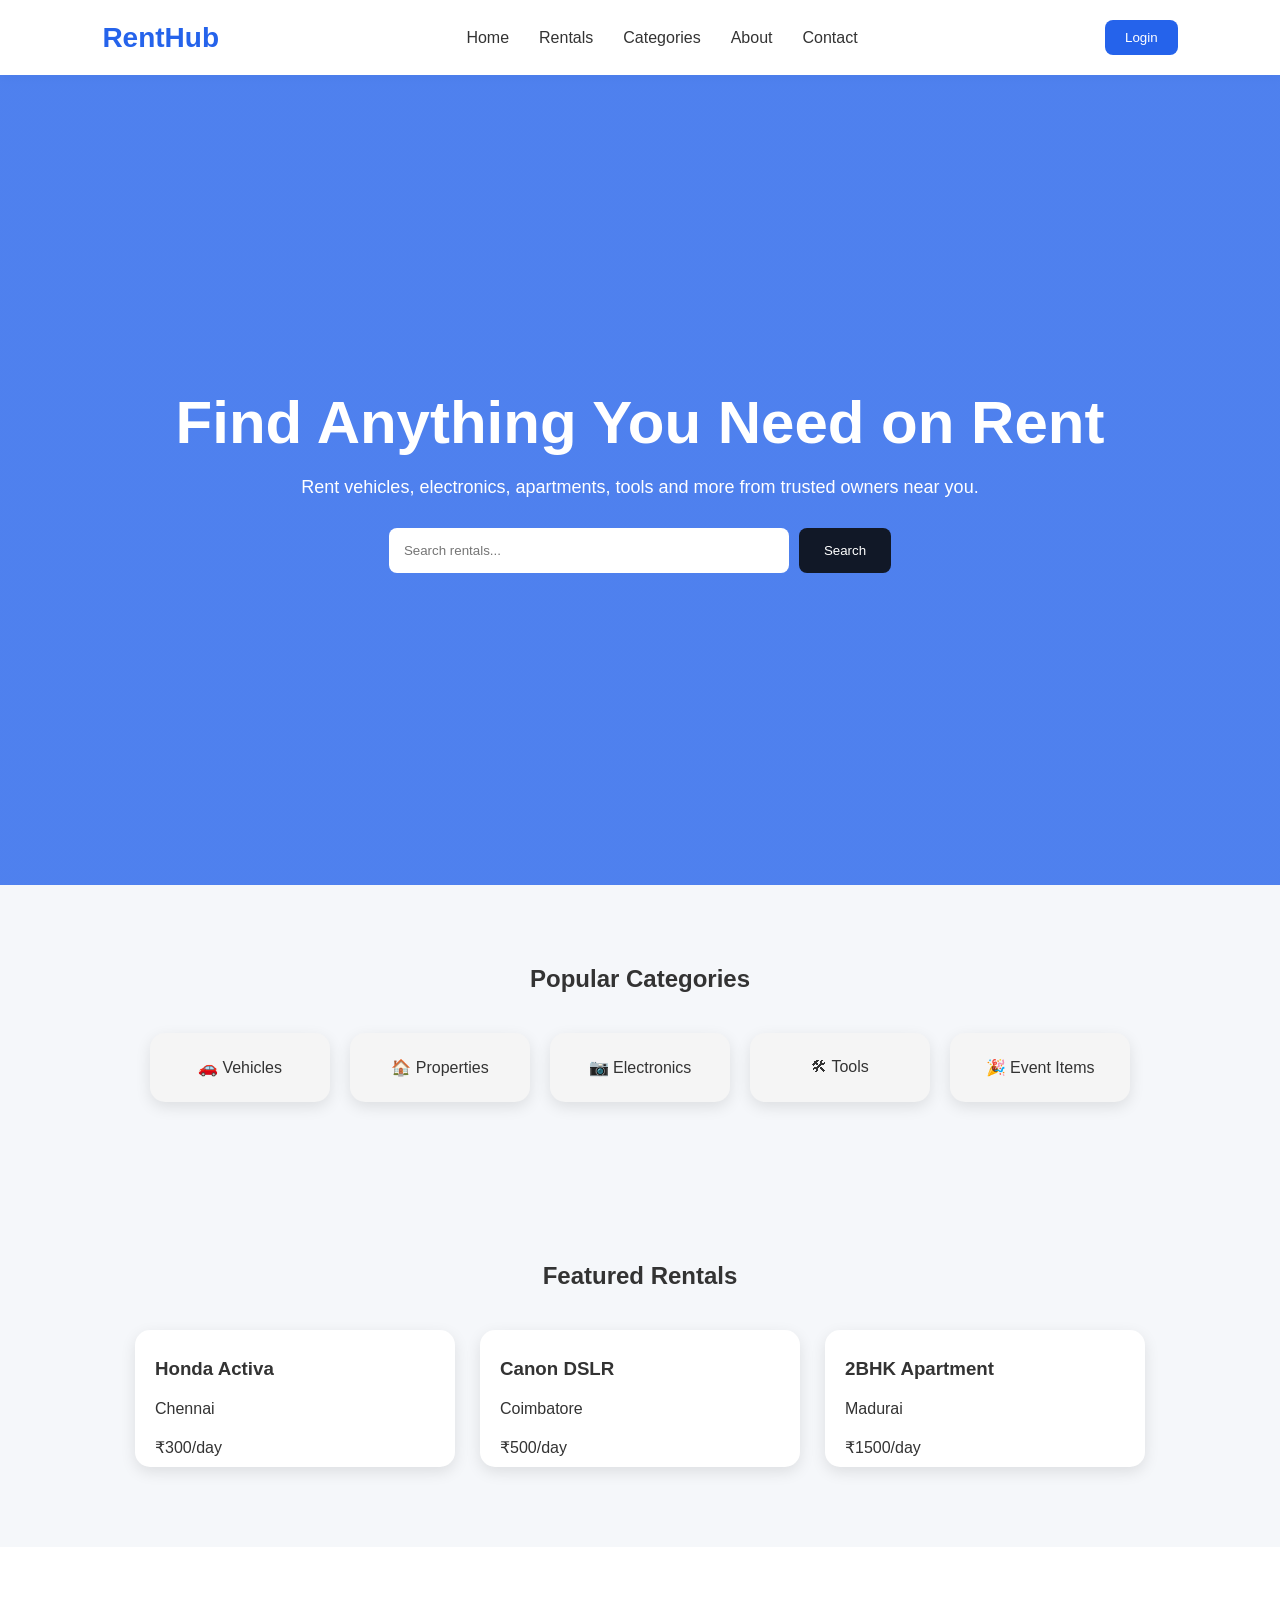
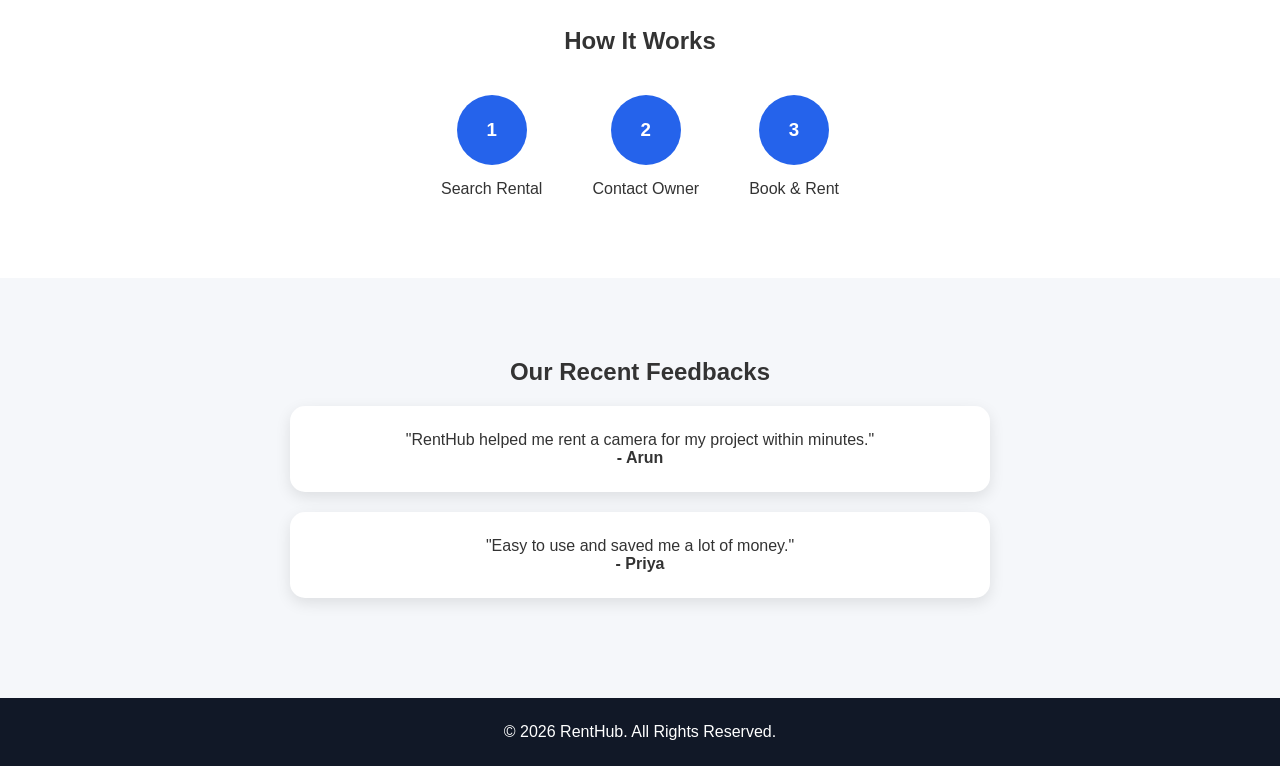
==== index.html @ 4f7e1429 "Basic Homepage" ====
<!DOCTYPE html>
<html lang="en">
<head>
    <meta charset="UTF-8">
    <meta name="viewport" content="width=device-width, initial-scale=1.0">
    <title>RentHub - Rental Marketplace</title>
    <link rel="stylesheet" href="style.css">
</head>
<body>

    <!-- Navbar -->
    <header>
        <nav class="navbar">
            <div class="logo">RentHub</div>

            <ul class="nav-links">
                <li><a href="#">Home</a></li>
                <li><a href="#">Rentals</a></li>
                <li><a href="#">Categories</a></li>
                <li><a href="#">About</a></li>
                <li><a href="#">Contact</a></li>
            </ul>

            <button class="btn-login">Login</button>
        </nav>
    </header>

    <!-- Hero Section -->
    <section class="hero">
        <div class="hero-content">
            <h1>Find Anything You Need on Rent</h1>
            <p>
                Rent vehicles, electronics, apartments, tools and more
                from trusted owners near you.
            </p>

            <div class="search-box">
                <input type="text" placeholder="Search rentals...">
                <button>Search</button>
            </div>
        </div>
    </section>

    <!-- Categories -->
    <section class="categories">
        <h2>Popular Categories</h2>

        <div class="category-container">
            <div class="category-card">🚗 Vehicles</div>
            <div class="category-card">🏠 Properties</div>
            <div class="category-card">📷 Electronics</div>
            <div class="category-card">🛠 Tools</div>
            <div class="category-card">🎉 Event Items</div>
        </div>
    </section>

    <!-- Featured Rentals -->
    <section class="featured">
        <h2>Featured Rentals</h2>

        <div class="rental-container">

            <div class="rental-card">
                <img src="https://via.placeholder.com/300x200" alt="">
                <h3>Honda Activa</h3>
                <p>Chennai</p>
                <span>₹300/day</span>
            </div>

            <div class="rental-card">
                <img src="https://via.placeholder.com/300x200" alt="">
                <h3>Canon DSLR</h3>
                <p>Coimbatore</p>
                <span>₹500/day</span>
            </div>

            <div class="rental-card">
                <img src="https://via.placeholder.com/300x200" alt="">
                <h3>2BHK Apartment</h3>
                <p>Madurai</p>
                <span>₹1500/day</span>
            </div>

        </div>
    </section>

    <!-- How It Works -->
    <section class="steps">
        <h2>How It Works</h2>

        <div class="step-container">
            <div class="step">
                <h3>1</h3>
                <p>Search Rental</p>
            </div>

            <div class="step">
                <h3>2</h3>
                <p>Contact Owner</p>
            </div>

            <div class="step">
                <h3>3</h3>
                <p>Book & Rent</p>
            </div>
        </div>
    </section>

    <!-- Testimonials -->
    <section class="testimonials">
        <h2>Our Recent Feedbacks</h2>

        <div class="testimonial-box">
            <p>
                "RentHub helped me rent a camera for my project
                within minutes."
            </p>
            <h4>- Arun</h4>
        </div>

        <div class="testimonial-box">
            <p>
                "Easy to use and saved me a lot of money."
            </p>
            <h4>- Priya</h4>
        </div>
    </section>

    <!-- Footer -->
    <footer>
        <p>© 2026 RentHub. All Rights Reserved.</p>
    </footer>

</body>
</html>
---- style.css ----
*{
    margin:0;
    padding:0;
    box-sizing:border-box;
    font-family:'Segoe UI',sans-serif;
}

body{
    background:#f5f7fa;
    color:#333;
}

/* Navbar */

.navbar{
    display:flex;
    justify-content:space-between;
    align-items:center;
    padding:20px 8%;
    background:#fff;
    box-shadow:0 2px 10px rgba(0,0,0,0.1);
}

.logo{
    font-size:28px;
    font-weight:bold;
    color:#2563eb;
}

.nav-links{
    display:flex;
    list-style:none;
    gap:30px;
}

.nav-links a{
    text-decoration:none;
    color:#333;
    font-weight:500;
}

.btn-login{
    padding:10px 20px;
    border:none;
    background:#2563eb;
    color:white;
    border-radius:8px;
    cursor:pointer;
}

/* Hero */

.hero{
    height:90vh;
    display:flex;
    justify-content:center;
    align-items:center;
    text-align:center;
    background:linear-gradient(
    rgba(37,99,235,0.8),
    rgba(37,99,235,0.8)),
    url("https://images.unsplash.com/photo-1560518883-ce09059eeffa");
    background-size:cover;
    background-position:center;
    color:white;
}

.hero-content h1{
    font-size:60px;
    margin-bottom:20px;
}

.hero-content p{
    max-width:700px;
    margin:auto;
    margin-bottom:30px;
    font-size:18px;
}

.search-box{
    display:flex;
    justify-content:center;
    gap:10px;
}

.search-box input{
    width:400px;
    padding:15px;
    border:none;
    border-radius:8px;
}

.search-box button{
    padding:15px 25px;
    border:none;
    border-radius:8px;
    background:#111827;
    color:white;
    cursor:pointer;
}

/* Categories */

.categories{
    padding:80px 8%;
    text-align:center;
}

.categories h2{
    margin-bottom:40px;
}

.category-container{
    display:flex;
    justify-content:center;
    gap:20px;
    flex-wrap:wrap;
}

.category-card{
    background:whitesmoke;
    padding:25px;
    width:180px;
    border-radius:15px;
    box-shadow:0 5px 15px rgba(0,0,0,0.1);
    transition:0.3s;
}

.category-card:hover{
    transform:translateY(-8px);
}

/* Featured */

.featured{
    padding:80px 8%;
}

.featured h2{
    text-align:center;
    margin-bottom:40px;
}

.rental-container{
    display:flex;
    gap:25px;
    justify-content:center;
    flex-wrap:wrap;
}

.rental-card{
    background:white;
    width:320px;
    border-radius:15px;
    overflow:hidden;
    box-shadow:0 5px 15px rgba(0,0,0,0.1);
}

.rental-card img{
    width:100%;
}

.rental-card h3,
.rental-card p,
.rental-card span{
    padding:10px 20px;
    display:block;
}

/* Steps */

.steps{
    padding:80px 8%;
    background:white;
    text-align:center;
}

.step-container{
    display:flex;
    justify-content:center;
    gap:50px;
    margin-top:40px;
}

.step h3{
    width:70px;
    height:70px;
    background:#2563eb;
    color:white;
    border-radius:50%;
    display:flex;
    justify-content:center;
    align-items:center;
    margin:auto;
    margin-bottom:15px;
}

/* Testimonials */

.testimonials{
    padding:80px 8%;
    text-align:center;
}

.testimonial-box{
    background:white;
    max-width:700px;
    margin:20px auto;
    padding:25px;
    border-radius:15px;
    box-shadow:0 5px 15px rgba(0,0,0,0.1);
}

/* Footer */

footer{
    background:#111827;
    color:white;
    text-align:center;
    padding:25px;
}

/* Responsive */

@media(max-width:768px){

.navbar{
    flex-direction:column;
    gap:20px;
}

.nav-links{
    flex-wrap:wrap;
    justify-content:center;
}

.hero-content h1{
    font-size:38px;
}

.search-box{
    flex-direction:column;
}

.search-box input{
    width:100%;
}

.step-container{
    flex-direction:column;
}
}
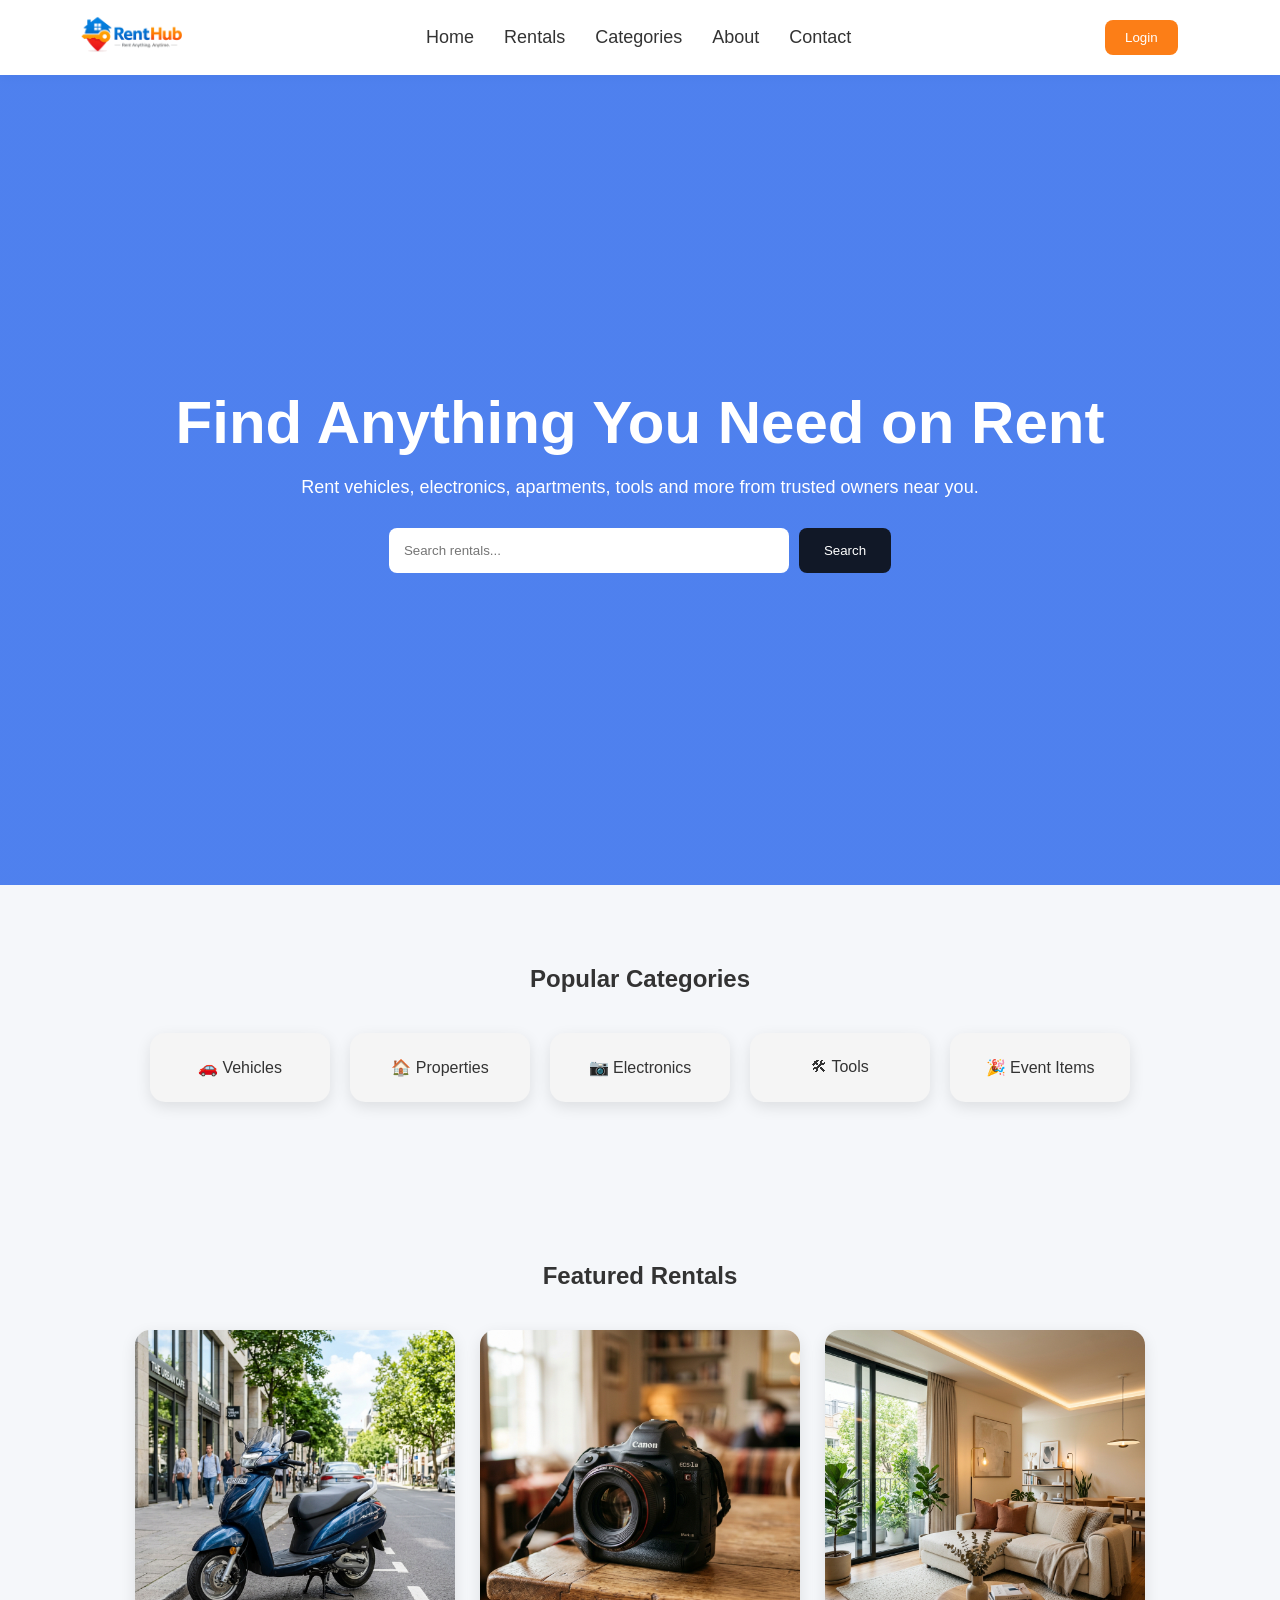
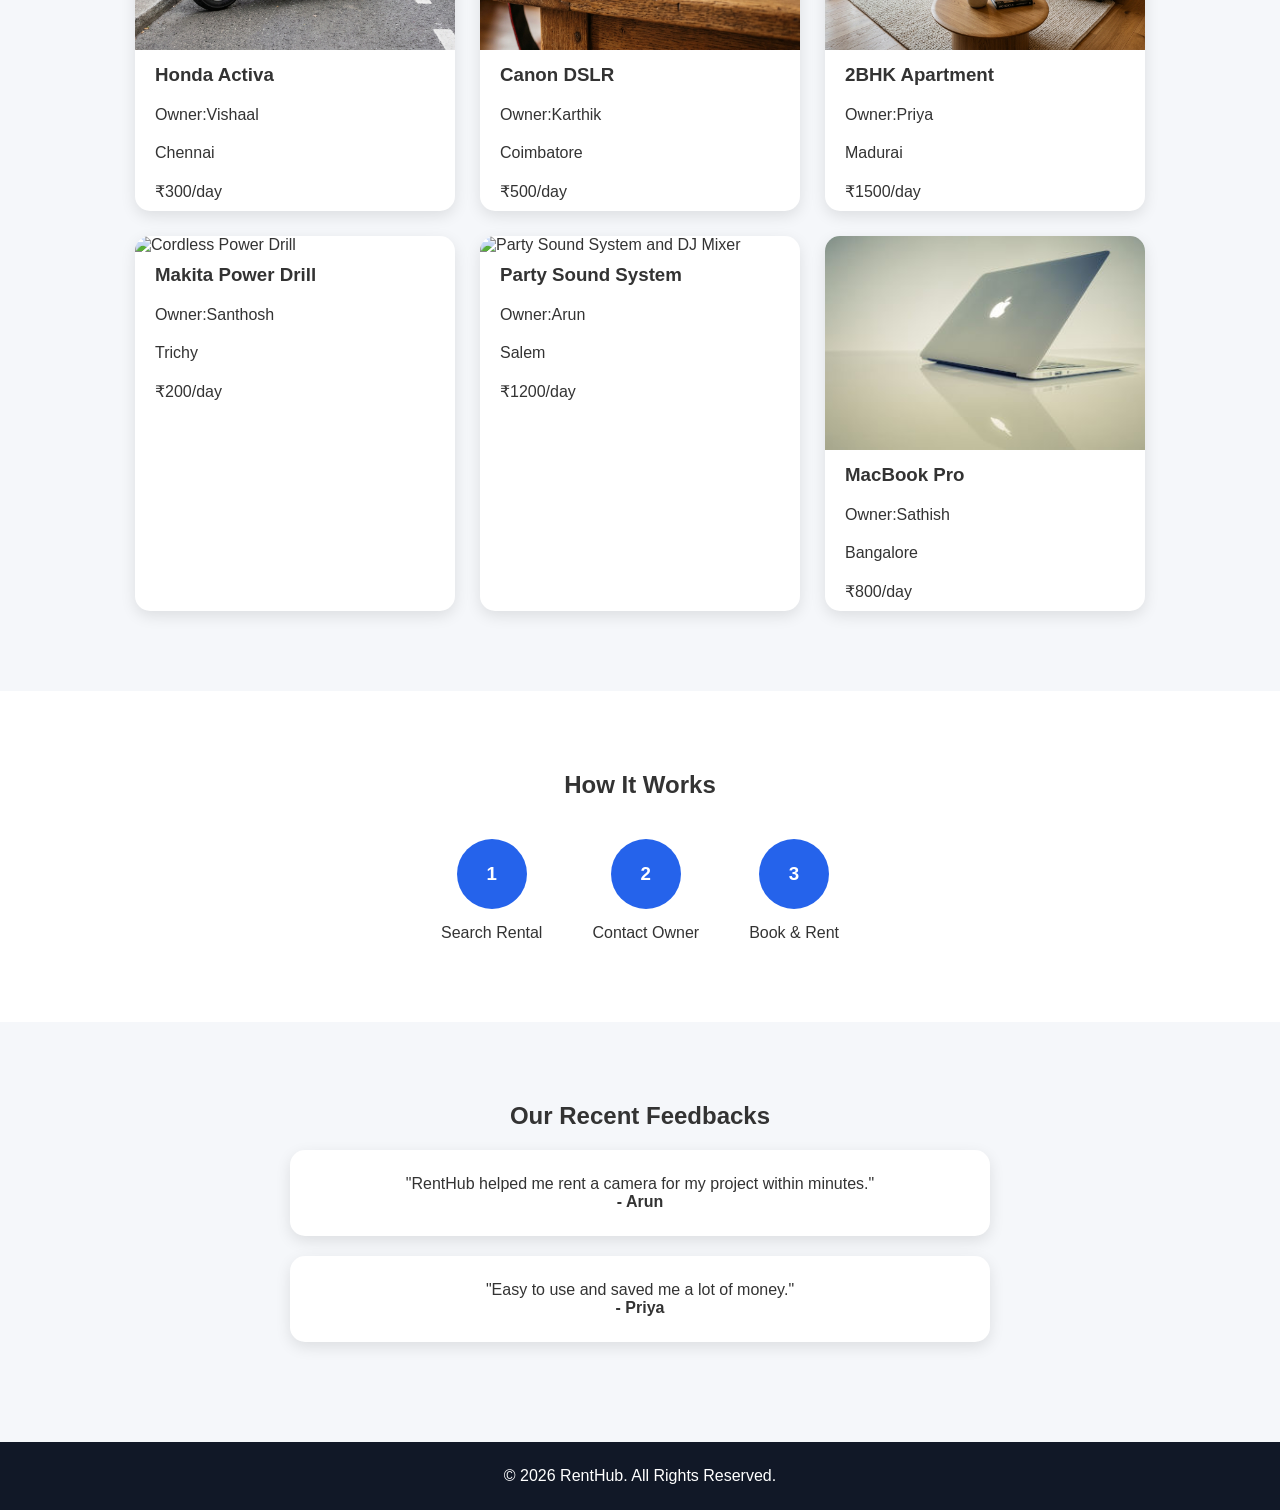
==== commit 6c5c32d2: "Developed Homepage" ====
--- a/index.html
+++ b/index.html
@@ -1,19 +1,24 @@
 <!DOCTYPE html>
 <html lang="en">
+
 <head>
     <meta charset="UTF-8">
     <meta name="viewport" content="width=device-width, initial-scale=1.0">
     <title>RentHub - Rental Marketplace</title>
+    <link rel="icon" type="image/png" href="images/ChatGPT Image Jun 15, 2026, 09_57_55 AM.png">
     <link rel="stylesheet" href="style.css">
 </head>
+
 <body>
 
     <!-- Navbar -->
     <header>
         <nav class="navbar">
-            <div class="logo">RentHub</div>
+            <div class="logo">
+                <img src="images/ChatGPT Image Jun 15, 2026, 09_57_55 AM.png" alt="">
+            </div>
 
-            <ul class="nav-links">
+            <ul class="nav-links" style="font-size: large;">
                 <li><a href="#">Home</a></li>
                 <li><a href="#">Rentals</a></li>
                 <li><a href="#">Categories</a></li>
@@ -61,24 +66,54 @@
         <div class="rental-container">
 
             <div class="rental-card">
-                <img src="https://via.placeholder.com/300x200" alt="">
+                <img src="images/honda_activa.png" alt="Honda Activa Scooter on street">
                 <h3>Honda Activa</h3>
-                <p>Chennai</p>
+                <p align="left" style="font-size: medium;">Owner:Vishaal</p>
+                <p align="left">Chennai</p>
                 <span>₹300/day</span>
             </div>
 
             <div class="rental-card">
-                <img src="https://via.placeholder.com/300x200" alt="">
+                <img src="images/canon_dslr.png" alt="Canon DSLR Camera on table">
                 <h3>Canon DSLR</h3>
+                <p align="left" style="font-size: medium;">Owner:Karthik</p>
                 <p>Coimbatore</p>
                 <span>₹500/day</span>
             </div>
 
             <div class="rental-card">
-                <img src="https://via.placeholder.com/300x200" alt="">
+                <img src="images/apartment.png" alt="Modern 2BHK Apartment interior">
                 <h3>2BHK Apartment</h3>
+                <p align="left" style="font-size: medium;">Owner:Priya</p>
                 <p>Madurai</p>
                 <span>₹1500/day</span>
+            </div>
+
+            <div class="rental-card">
+                <img src="https://images.unsplash.com/photo-1504148455328-c376907d081c?w=600&auto=format&fit=crop&q=60"
+                    alt="Cordless Power Drill">
+                <h3>Makita Power Drill</h3>
+                <p align="left" style="font-size: medium;">Owner:Santhosh</p>
+                <p>Trichy</p>
+                <span>₹200/day</span>
+            </div>
+
+            <div class="rental-card">
+                <img src="https://images.unsplash.com/photo-1598488035139-bdbb2231ce04?w=600&auto=format&fit=crop&q=60"
+                    alt="Party Sound System and DJ Mixer">
+                <h3>Party Sound System</h3>
+                <p align="left" style="font-size: medium;">Owner:Arun</p>
+                <p>Salem</p>
+                <span>₹1200/day</span>
+            </div>
+
+            <div class="rental-card">
+                <img src="images/macbook_rental_1.jpg"
+                    alt="MacBook Pro laptop on workspace">
+                <h3>MacBook Pro</h3>
+                <p align="left" style="font-size: medium;">Owner:Sathish</p>
+                <p>Bangalore</p>
+                <span>₹800/day</span>
             </div>
 
         </div>
@@ -132,4 +167,5 @@
     </footer>
 
 </body>
+
 </html>
--- a/style.css
+++ b/style.css
@@ -1,252 +1,262 @@
-*{
-    margin:0;
-    padding:0;
-    box-sizing:border-box;
-    font-family:'Segoe UI',sans-serif;
-}
-
-body{
-    background:#f5f7fa;
-    color:#333;
+* {
+    margin: 0;
+    padding: 0;
+    box-sizing: border-box;
+    font-family: 'Segoe UI', sans-serif;
+}
+
+body {
+    background: #f5f7fa;
+    color: #333;
 }
 
 /* Navbar */
 
-.navbar{
+.navbar {
+    display: flex;
+    justify-content: space-between;
+    align-items: center;
+    padding: 20px 8%;
+    background: #fff;
+    box-shadow: 0 2px 10px rgba(0, 0, 0, 0.1);
+}
+
+.logo {
     display:flex;
-    justify-content:space-between;
-    align-items:center;
-    padding:20px 8%;
-    background:#fff;
-    box-shadow:0 2px 10px rgba(0,0,0,0.1);
-}
-
-.logo{
-    font-size:28px;
-    font-weight:bold;
-    color:#2563eb;
-}
-
-.nav-links{
-    display:flex;
-    list-style:none;
-    gap:30px;
-}
-
-.nav-links a{
-    text-decoration:none;
-    color:#333;
-    font-weight:500;
-}
-
-.btn-login{
-    padding:10px 20px;
-    border:none;
-    background:#2563eb;
-    color:white;
-    border-radius:8px;
-    cursor:pointer;
+    align-items: left;
+    margin: -45px -55px; /* Proportionally larger negative margins for the 120px logo image height */
+}
+
+.logo img {
+    height: 120px;
+    width: auto;
+    display: block;
+    cursor: pointer;
+}
+
+.nav-links {
+    display: flex;
+    list-style: none;
+    gap: 30px;
+}
+
+.nav-links a {
+    text-decoration: none;
+    color: #333;
+    font-weight: 500;
+}
+
+.btn-login {
+    padding: 10px 20px;
+    border: none;
+    background: rgb(252, 126, 23);
+    color: white;
+    border-radius: 8px;
+    cursor: pointer;
 }
 
 /* Hero */
 
-.hero{
-    height:90vh;
-    display:flex;
-    justify-content:center;
-    align-items:center;
-    text-align:center;
-    background:linear-gradient(
-    rgba(37,99,235,0.8),
-    rgba(37,99,235,0.8)),
-    url("https://images.unsplash.com/photo-1560518883-ce09059eeffa");
-    background-size:cover;
-    background-position:center;
-    color:white;
-}
-
-.hero-content h1{
-    font-size:60px;
-    margin-bottom:20px;
-}
-
-.hero-content p{
-    max-width:700px;
-    margin:auto;
-    margin-bottom:30px;
-    font-size:18px;
-}
-
-.search-box{
-    display:flex;
-    justify-content:center;
-    gap:10px;
-}
-
-.search-box input{
-    width:400px;
-    padding:15px;
-    border:none;
-    border-radius:8px;
-}
-
-.search-box button{
-    padding:15px 25px;
-    border:none;
-    border-radius:8px;
-    background:#111827;
-    color:white;
-    cursor:pointer;
+.hero {
+    height: 90vh;
+    display: flex;
+    justify-content: center;
+    align-items: center;
+    text-align: center;
+    background: linear-gradient(rgba(37, 99, 235, 0.8),
+            rgba(37, 99, 235, 0.8)),
+        url("https://images.unsplash.com/photo-1560518883-ce09059eeffa");
+    background-size: cover;
+    background-position: center;
+    color: white;
+}
+
+.hero-content h1 {
+    font-size: 60px;
+    margin-bottom: 20px;
+}
+
+.hero-content p {
+    max-width: 700px;
+    margin: auto;
+    margin-bottom: 30px;
+    font-size: 18px;
+}
+
+.search-box {
+    display: flex;
+    justify-content: center;
+    gap: 10px;
+}
+
+.search-box input {
+    width: 400px;
+    padding: 15px;
+    border: none;
+    border-radius: 8px;
+}
+
+.search-box button {
+    padding: 15px 25px;
+    border: none;
+    border-radius: 8px;
+    background: #111827;
+    color: white;
+    cursor: pointer;
 }
 
 /* Categories */
 
-.categories{
-    padding:80px 8%;
-    text-align:center;
-}
-
-.categories h2{
-    margin-bottom:40px;
-}
-
-.category-container{
-    display:flex;
-    justify-content:center;
-    gap:20px;
-    flex-wrap:wrap;
-}
-
-.category-card{
-    background:whitesmoke;
-    padding:25px;
-    width:180px;
-    border-radius:15px;
-    box-shadow:0 5px 15px rgba(0,0,0,0.1);
-    transition:0.3s;
-}
-
-.category-card:hover{
-    transform:translateY(-8px);
+.categories {
+    padding: 80px 8%;
+    text-align: center;
+}
+
+.categories h2 {
+    margin-bottom: 40px;
+}
+
+.category-container {
+    display: flex;
+    justify-content: center;
+    gap: 20px;
+    flex-wrap: wrap;
+}
+
+.category-card {
+    background: whitesmoke;
+    padding: 25px;
+    width: 180px;
+    border-radius: 15px;
+    box-shadow: 0 5px 15px rgba(0, 0, 0, 0.1);
+    transition: 0.3s;
+}
+
+.category-card:hover {
+    transform: translateY(-8px);
 }
 
 /* Featured */
 
-.featured{
-    padding:80px 8%;
-}
-
-.featured h2{
-    text-align:center;
-    margin-bottom:40px;
-}
-
-.rental-container{
-    display:flex;
-    gap:25px;
-    justify-content:center;
-    flex-wrap:wrap;
-}
-
-.rental-card{
-    background:white;
-    width:320px;
-    border-radius:15px;
-    overflow:hidden;
-    box-shadow:0 5px 15px rgba(0,0,0,0.1);
-}
-
-.rental-card img{
-    width:100%;
+.featured {
+    padding: 80px 8%;
+}
+
+.featured h2 {
+    text-align: center;
+    margin-bottom: 40px;
+}
+
+.rental-container {
+    display: flex;
+    gap: 25px;
+    justify-content: center;
+    flex-wrap: wrap;
+}
+
+.rental-card {
+    background: white;
+    width: 320px;
+    border-radius: 15px;
+    overflow: hidden;
+    box-shadow: 0 5px 15px rgba(0, 0, 0, 0.1);
+}
+
+.rental-card img {
+    width: 100%;
 }
 
 .rental-card h3,
 .rental-card p,
-.rental-card span{
-    padding:10px 20px;
-    display:block;
+.rental-card span {
+    padding: 10px 20px;
+    display: block;
 }
 
 /* Steps */
 
-.steps{
-    padding:80px 8%;
-    background:white;
-    text-align:center;
-}
-
-.step-container{
-    display:flex;
-    justify-content:center;
-    gap:50px;
-    margin-top:40px;
-}
-
-.step h3{
-    width:70px;
-    height:70px;
-    background:#2563eb;
-    color:white;
-    border-radius:50%;
-    display:flex;
-    justify-content:center;
-    align-items:center;
-    margin:auto;
-    margin-bottom:15px;
+.steps {
+    padding: 80px 8%;
+    background: white;
+    text-align: center;
+}
+
+.step-container {
+    display: flex;
+    justify-content: center;
+    gap: 50px;
+    margin-top: 40px;
+}
+
+.step h3 {
+    width: 70px;
+    height: 70px;
+    background: #2563eb;
+    color: white;
+    border-radius: 50%;
+    display: flex;
+    justify-content: center;
+    align-items: center;
+    margin: auto;
+    margin-bottom: 15px;
 }
 
 /* Testimonials */
 
-.testimonials{
-    padding:80px 8%;
-    text-align:center;
-}
-
-.testimonial-box{
-    background:white;
-    max-width:700px;
-    margin:20px auto;
-    padding:25px;
-    border-radius:15px;
-    box-shadow:0 5px 15px rgba(0,0,0,0.1);
+.testimonials {
+    padding: 80px 8%;
+    text-align: center;
+}
+
+.testimonial-box {
+    background: white;
+    max-width: 700px;
+    margin: 20px auto;
+    padding: 25px;
+    border-radius: 15px;
+    box-shadow: 0 5px 15px rgba(0, 0, 0, 0.1);
 }
 
 /* Footer */
 
-footer{
-    background:#111827;
-    color:white;
-    text-align:center;
-    padding:25px;
+footer {
+    background: #111827;
+    color: white;
+    text-align: center;
+    padding: 25px;
 }
 
 /* Responsive */
 
-@media(max-width:768px){
-
-.navbar{
-    flex-direction:column;
-    gap:20px;
-}
-
-.nav-links{
-    flex-wrap:wrap;
-    justify-content:center;
-}
-
-.hero-content h1{
-    font-size:38px;
-}
-
-.search-box{
-    flex-direction:column;
-}
-
-.search-box input{
-    width:100%;
-}
-
-.step-container{
-    flex-direction:column;
-}
+@media(max-width:768px) {
+
+    .navbar {
+        flex-direction: column;
+        gap: 20px;
+    }
+
+    .logo {
+        margin: -25px 0; /* Center the logo and adjust vertical spacing for larger image on mobile */
+    }
+
+    .nav-links {
+        flex-wrap: wrap;
+        justify-content: center;
+    }
+
+    .hero-content h1 {
+        font-size: 38px;
+    }
+
+    .search-box {
+        flex-direction: column;
+    }
+
+    .search-box input {
+        width: 100%;
+    }
+
+    .step-container {
+        flex-direction: column;
+    }
 }
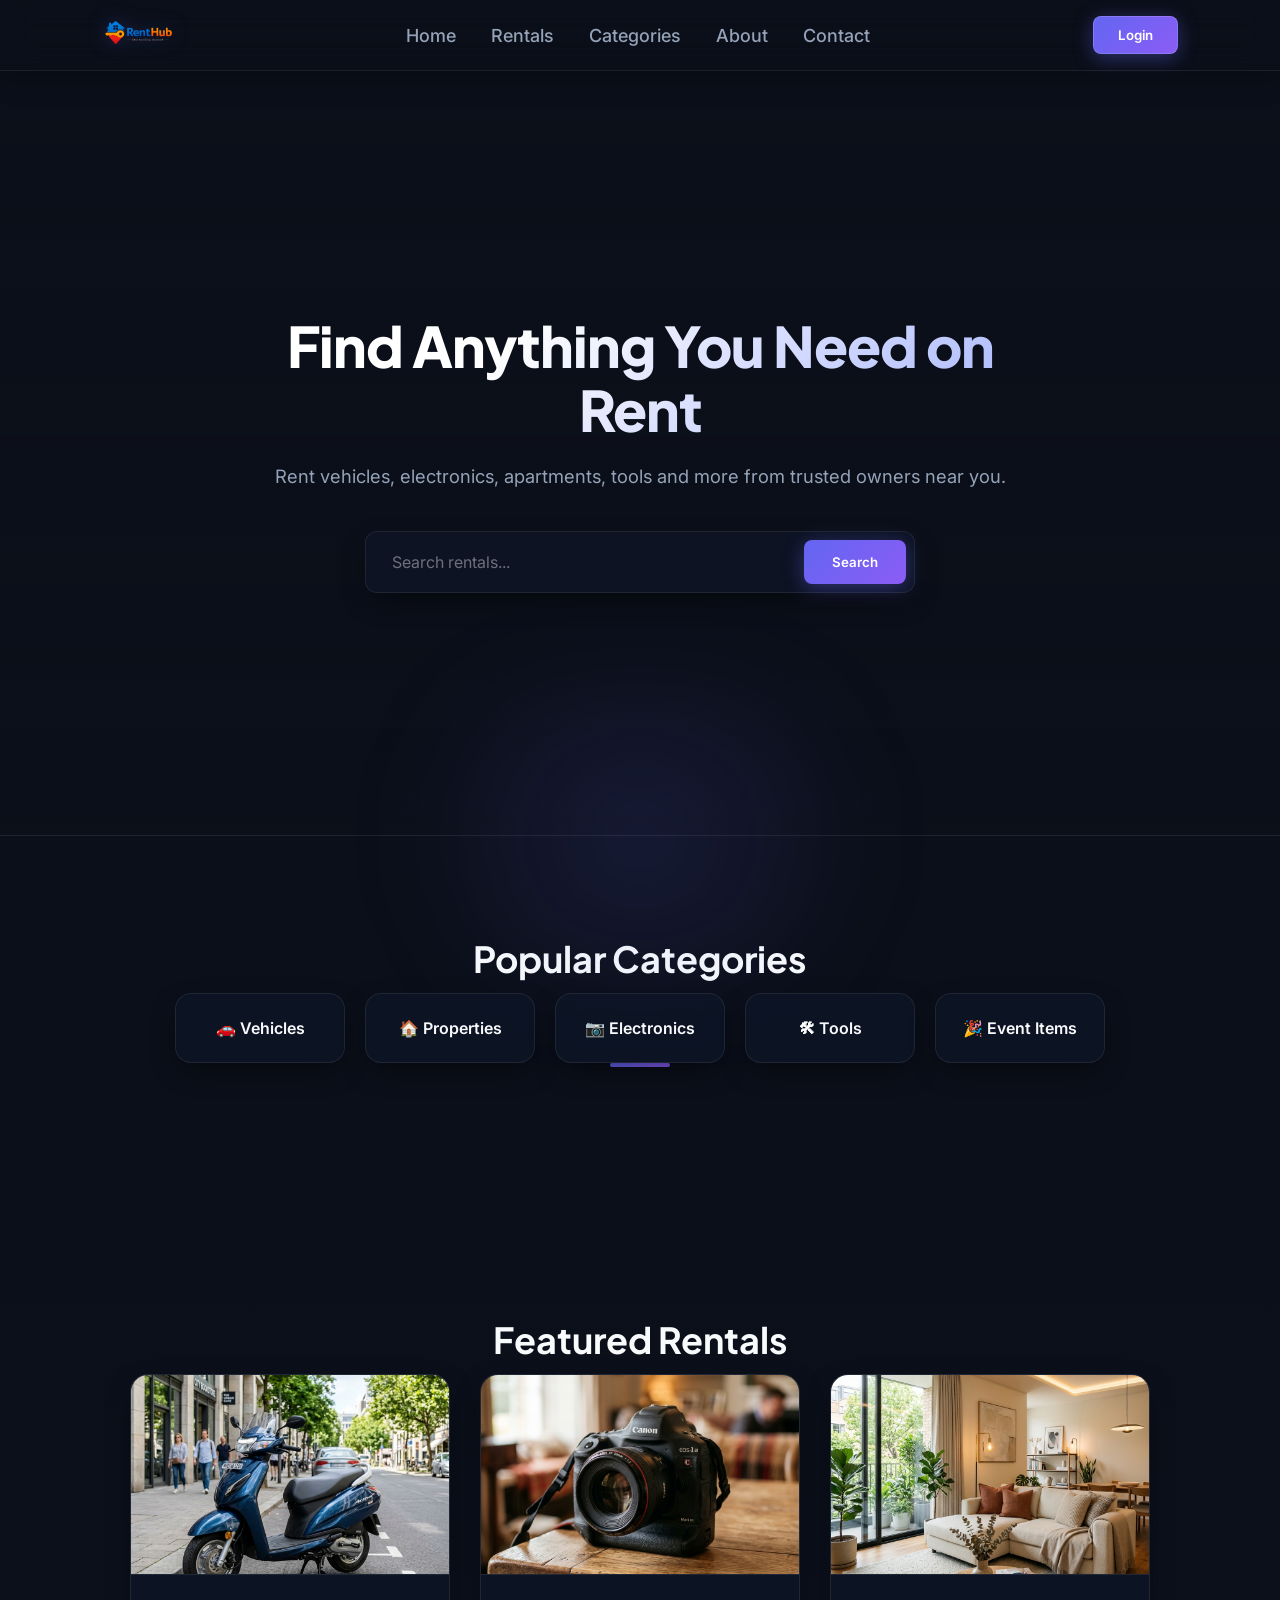
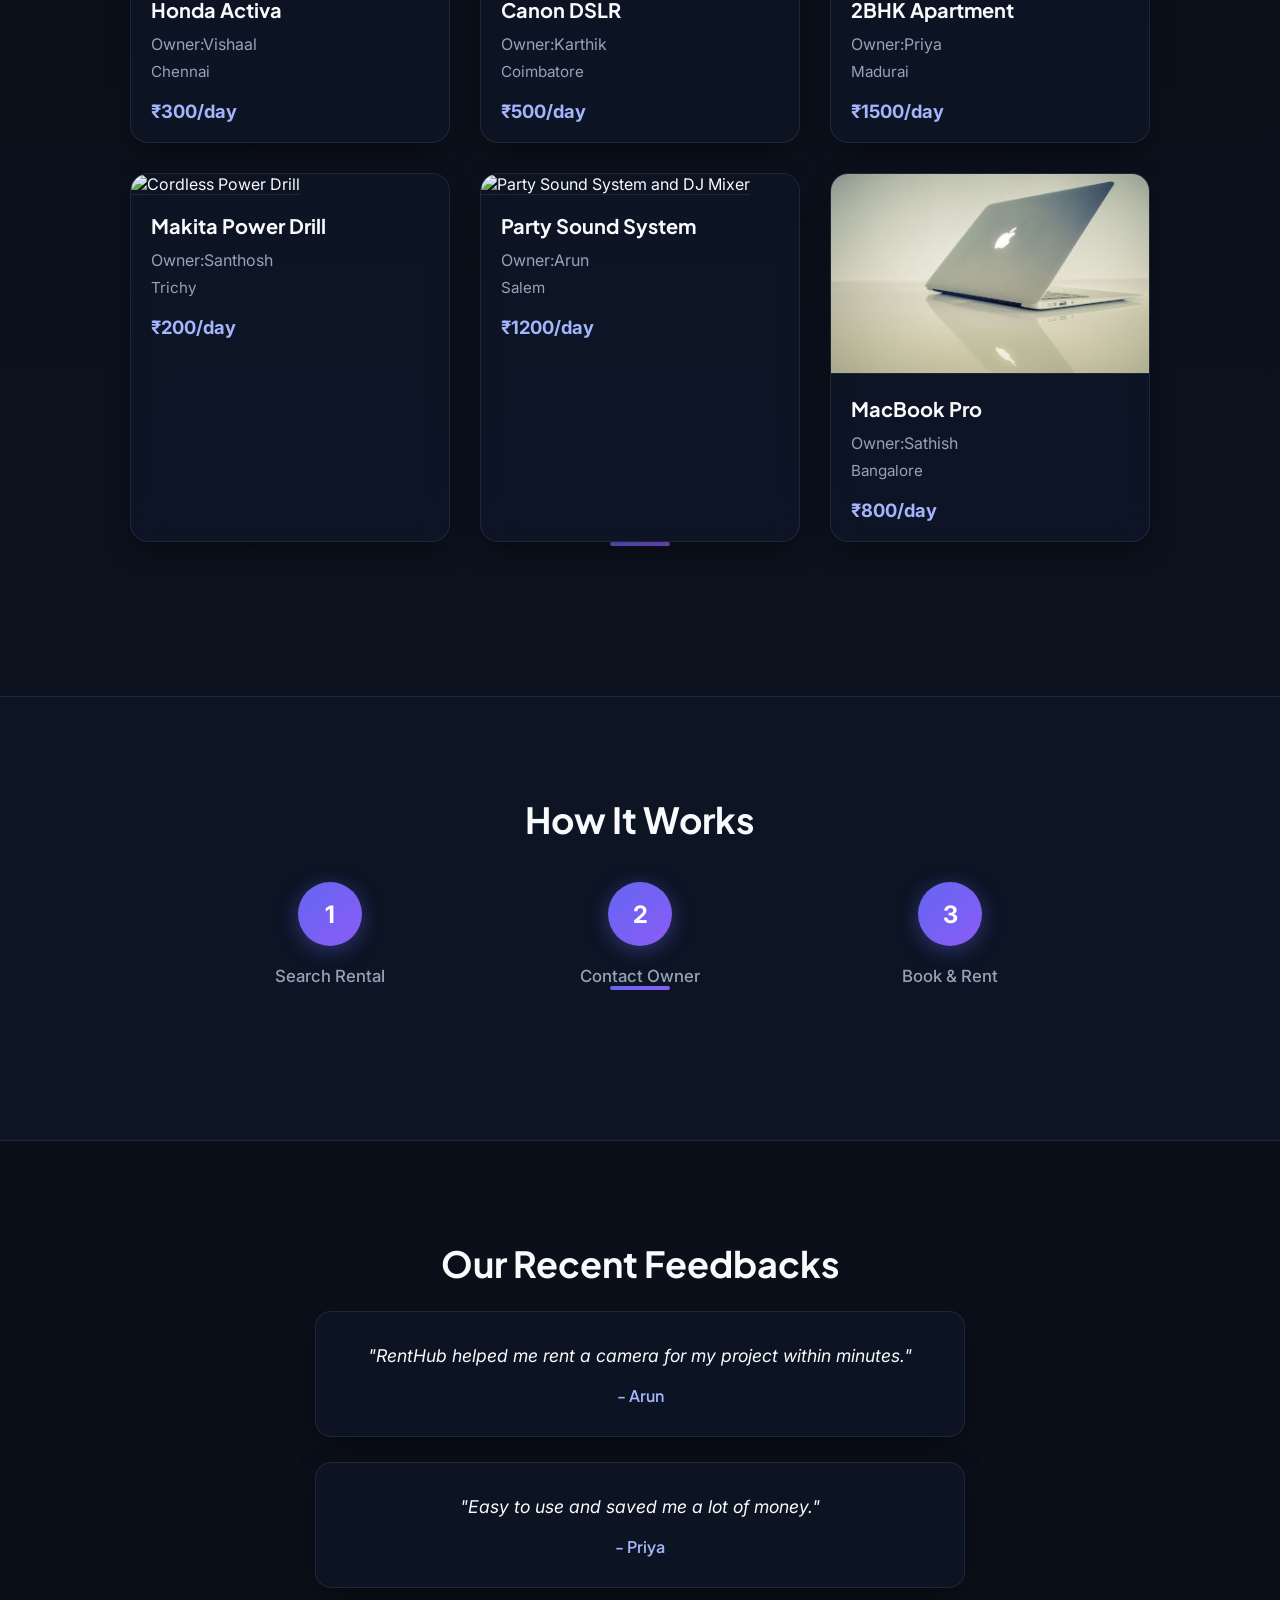
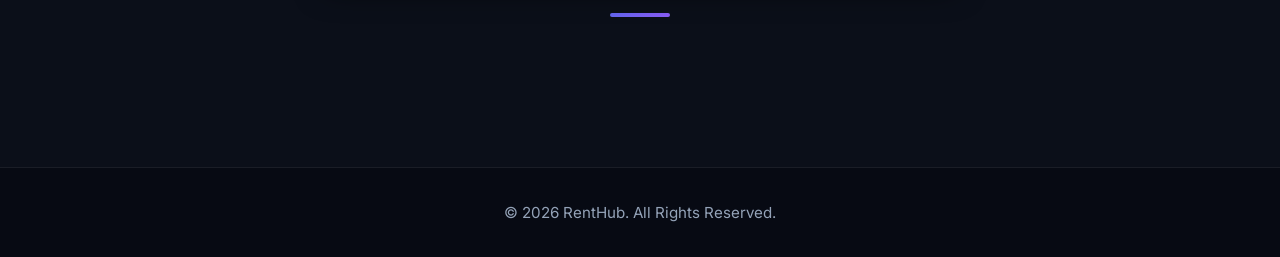
==== commit dc80bacf: "Transitions and chnage of theme" ====
--- a/index.html
+++ b/index.html
@@ -26,7 +26,7 @@
                 <li><a href="#">Contact</a></li>
             </ul>
 
-            <button class="btn-login">Login</button>
+            <button class="btn-login" onclick="window.location.href='login.html'">Login</button>
         </nav>
     </header>
 
--- a/style.css
+++ b/style.css
@@ -1,119 +1,265 @@
+@import url('https://fonts.googleapis.com/css2?family=Inter:wght@300;400;500;600;700&family=Plus+Jakarta+Sans:wght@400;500;600;700;800&display=swap');
+
+:root {
+    --bg-main: #0b0f19;
+    --bg-card: rgba(15, 23, 42, 0.65);
+    --bg-card-hover: rgba(23, 37, 84, 0.7);
+    --border-color: rgba(255, 255, 255, 0.08);
+    --border-hover: rgba(99, 102, 241, 0.4);
+    --text-primary: #f8fafc;
+    --text-secondary: #94a3b8;
+    --primary-gradient: linear-gradient(135deg, #6366f1 0%, #8b5cf6 100%);
+    --primary-glow: 0 4px 20px rgba(99, 102, 241, 0.4);
+    --accent-glow: 0 0 25px rgba(99, 102, 241, 0.15);
+    --card-shadow: 0 10px 30px -10px rgba(0, 0, 0, 0.7);
+    --font-heading: 'Plus Jakarta Sans', sans-serif;
+    --font-body: 'Inter', sans-serif;
+    --transition: all 0.3s cubic-bezier(0.4, 0, 0.2, 1);
+}
+
 * {
     margin: 0;
     padding: 0;
     box-sizing: border-box;
-    font-family: 'Segoe UI', sans-serif;
+    font-family: var(--font-body);
+    scroll-behavior: smooth;
 }
 
 body {
-    background: #f5f7fa;
-    color: #333;
+    background: var(--bg-main);
+    color: var(--text-primary);
+    overflow-x: hidden;
+}
+
+/* Scrollbar Customization */
+::-webkit-scrollbar {
+    width: 8px;
+}
+::-webkit-scrollbar-track {
+    background: var(--bg-main);
+}
+::-webkit-scrollbar-thumb {
+    background: rgba(99, 102, 241, 0.3);
+    border-radius: 4px;
+}
+::-webkit-scrollbar-thumb:hover {
+    background: rgba(99, 102, 241, 0.6);
 }
 
 /* Navbar */
+header {
+    position: sticky;
+    top: 0;
+    z-index: 1000;
+}
 
 .navbar {
     display: flex;
     justify-content: space-between;
     align-items: center;
-    padding: 20px 8%;
-    background: #fff;
-    box-shadow: 0 2px 10px rgba(0, 0, 0, 0.1);
+    padding: 10px 8%;
+    background: rgba(11, 15, 25, 0.8);
+    backdrop-filter: blur(16px);
+    -webkit-backdrop-filter: blur(16px);
+    border-bottom: 1px solid var(--border-color);
+    box-shadow: 0 4px 30px rgba(0, 0, 0, 0.3);
+    transition: var(--transition);
 }
 
 .logo {
-    display:flex;
-    align-items: left;
-    margin: -45px -55px; /* Proportionally larger negative margins for the 120px logo image height */
+    display: flex;
+    align-items: center;
+    margin: -15px -20px;
 }
 
 .logo img {
-    height: 120px;
+    height: 80px;
     width: auto;
     display: block;
     cursor: pointer;
+    filter: drop-shadow(0 0 10px rgba(99, 102, 241, 0.3));
+    transition: var(--transition);
+}
+
+.logo img:hover {
+    transform: scale(1.05);
 }
 
 .nav-links {
     display: flex;
     list-style: none;
-    gap: 30px;
+    gap: 35px;
 }
 
 .nav-links a {
     text-decoration: none;
-    color: #333;
+    color: var(--text-secondary);
     font-weight: 500;
+    transition: var(--transition);
+    position: relative;
+    padding: 5px 0;
+}
+
+.nav-links a:hover {
+    color: var(--text-primary);
+}
+
+.nav-links a::after {
+    content: '';
+    position: absolute;
+    bottom: 0;
+    left: 0;
+    width: 0;
+    height: 2px;
+    background: var(--primary-gradient);
+    transition: var(--transition);
+}
+
+.nav-links a:hover::after {
+    width: 100%;
 }
 
 .btn-login {
-    padding: 10px 20px;
-    border: none;
-    background: rgb(252, 126, 23);
+    padding: 10px 24px;
+    border: 1px solid rgba(255, 255, 255, 0.15);
+    background: var(--primary-gradient);
     color: white;
+    font-weight: 600;
     border-radius: 8px;
     cursor: pointer;
+    box-shadow: var(--primary-glow);
+    transition: var(--transition);
+}
+
+.btn-login:hover {
+    transform: translateY(-2px);
+    box-shadow: 0 6px 25px rgba(99, 102, 241, 0.6);
 }
 
 /* Hero */
-
 .hero {
-    height: 90vh;
+    height: 85vh;
     display: flex;
     justify-content: center;
     align-items: center;
     text-align: center;
-    background: linear-gradient(rgba(37, 99, 235, 0.8),
-            rgba(37, 99, 235, 0.8)),
-        url("https://images.unsplash.com/photo-1560518883-ce09059eeffa");
+    position: relative;
+    background: linear-gradient(180deg, rgba(11, 15, 25, 0.6) 0%, rgba(11, 15, 25, 0.95) 100%),
+        url("https://images.unsplash.com/photo-1560518883-ce09059eeffa?auto=format&fit=crop&q=80&w=1200");
     background-size: cover;
     background-position: center;
+    border-bottom: 1px solid var(--border-color);
+}
+
+.hero::after {
+    content: '';
+    position: absolute;
+    bottom: -150px;
+    left: 50%;
+    transform: translateX(-50%);
+    width: 600px;
+    height: 300px;
+    background: radial-gradient(circle, rgba(99, 102, 241, 0.15) 0%, transparent 70%);
+    filter: blur(50px);
+    pointer-events: none;
+}
+
+.hero-content {
+    max-width: 800px;
+    padding: 0 20px;
+    z-index: 2;
+}
+
+.hero-content h1 {
+    font-family: var(--font-heading);
+    font-size: 56px;
+    font-weight: 800;
+    line-height: 1.15;
+    margin-bottom: 20px;
+    background: linear-gradient(135deg, #ffffff 30%, #a5b4fc 100%);
+    -webkit-background-clip: text;
+    -webkit-text-fill-color: transparent;
+    letter-spacing: -1px;
+}
+
+.hero-content p {
+    color: var(--text-secondary);
+    margin-bottom: 40px;
+    font-size: 1.15rem;
+    line-height: 1.6;
+}
+
+.search-box {
+    display: flex;
+    justify-content: center;
+    background: rgba(15, 23, 42, 0.6);
+    border: 1px solid var(--border-color);
+    padding: 8px;
+    border-radius: 12px;
+    backdrop-filter: blur(8px);
+    max-width: 550px;
+    margin: 0 auto;
+    box-shadow: var(--card-shadow);
+    transition: var(--transition);
+}
+
+.search-box:focus-within {
+    border-color: rgba(99, 102, 241, 0.5);
+    box-shadow: 0 0 25px rgba(99, 102, 241, 0.15);
+}
+
+.search-box input {
+    flex: 1;
+    background: transparent;
+    border: none;
+    padding: 12px 18px;
     color: white;
-}
-
-.hero-content h1 {
-    font-size: 60px;
-    margin-bottom: 20px;
-}
-
-.hero-content p {
-    max-width: 700px;
-    margin: auto;
-    margin-bottom: 30px;
-    font-size: 18px;
-}
-
-.search-box {
-    display: flex;
-    justify-content: center;
-    gap: 10px;
-}
-
-.search-box input {
-    width: 400px;
-    padding: 15px;
+    font-size: 16px;
+    outline: none;
+}
+
+.search-box input::placeholder {
+    color: rgba(255, 255, 255, 0.4);
+}
+
+.search-box button {
+    padding: 12px 28px;
     border: none;
     border-radius: 8px;
-}
-
-.search-box button {
-    padding: 15px 25px;
-    border: none;
-    border-radius: 8px;
-    background: #111827;
+    background: var(--primary-gradient);
     color: white;
+    font-weight: 600;
     cursor: pointer;
+    box-shadow: var(--primary-glow);
+    transition: var(--transition);
+}
+
+.search-box button:hover {
+    transform: translateY(-1px);
+    box-shadow: 0 6px 20px rgba(99, 102, 241, 0.5);
 }
 
 /* Categories */
-
 .categories {
-    padding: 80px 8%;
+    padding: 100px 8%;
     text-align: center;
 }
 
 .categories h2 {
-    margin-bottom: 40px;
+    font-family: var(--font-heading);
+    font-size: 36px;
+    font-weight: 700;
+    margin-bottom: 12px;
+}
+
+.categories::after {
+    content: '';
+    display: block;
+    width: 60px;
+    height: 4px;
+    background: var(--primary-gradient);
+    margin: 0 auto 50px auto;
+    border-radius: 2px;
 }
 
 .category-container {
@@ -124,124 +270,241 @@
 }
 
 .category-card {
-    background: whitesmoke;
-    padding: 25px;
-    width: 180px;
-    border-radius: 15px;
-    box-shadow: 0 5px 15px rgba(0, 0, 0, 0.1);
-    transition: 0.3s;
+    background: var(--bg-card);
+    border: 1px solid var(--border-color);
+    padding: 24px;
+    width: 170px;
+    border-radius: 16px;
+    box-shadow: var(--card-shadow);
+    color: var(--text-primary);
+    font-weight: 600;
+    cursor: pointer;
+    backdrop-filter: blur(12px);
+    transition: var(--transition);
 }
 
 .category-card:hover {
     transform: translateY(-8px);
+    border-color: var(--border-hover);
+    background: var(--bg-card-hover);
+    box-shadow: var(--accent-glow);
 }
 
 /* Featured */
-
 .featured {
-    padding: 80px 8%;
+    padding: 100px 8%;
+    background: linear-gradient(180deg, transparent 0%, rgba(15, 23, 42, 0.3) 100%);
 }
 
 .featured h2 {
     text-align: center;
-    margin-bottom: 40px;
+    font-family: var(--font-heading);
+    font-size: 36px;
+    font-weight: 700;
+    margin-bottom: 12px;
+}
+
+.featured::after {
+    content: '';
+    display: block;
+    width: 60px;
+    height: 4px;
+    background: var(--primary-gradient);
+    margin: 0 auto 50px auto;
+    border-radius: 2px;
 }
 
 .rental-container {
     display: flex;
-    gap: 25px;
+    gap: 30px;
     justify-content: center;
     flex-wrap: wrap;
 }
 
 .rental-card {
-    background: white;
+    background: var(--bg-card);
+    border: 1px solid var(--border-color);
     width: 320px;
-    border-radius: 15px;
+    border-radius: 18px;
     overflow: hidden;
-    box-shadow: 0 5px 15px rgba(0, 0, 0, 0.1);
+    box-shadow: var(--card-shadow);
+    backdrop-filter: blur(12px);
+    transition: var(--transition);
+}
+
+.rental-card:hover {
+    transform: translateY(-10px);
+    border-color: var(--border-hover);
+    box-shadow: var(--accent-glow);
 }
 
 .rental-card img {
     width: 100%;
-}
-
-.rental-card h3,
-.rental-card p,
+    height: 200px;
+    object-fit: cover;
+    border-bottom: 1px solid var(--border-color);
+}
+
+.rental-card h3 {
+    font-family: var(--font-heading);
+    padding: 18px 20px 8px 20px;
+    font-size: 1.25rem;
+    color: var(--text-primary);
+}
+
+.rental-card p {
+    color: var(--text-secondary);
+    padding: 4px 20px;
+    font-size: 0.95rem;
+}
+
 .rental-card span {
-    padding: 10px 20px;
+    padding: 15px 20px 20px 20px;
     display: block;
-}
-
-/* Steps */
-
+    font-weight: 700;
+    color: #a5b4fc;
+    font-size: 1.15rem;
+}
+
+/* Steps (How It Works) */
 .steps {
-    padding: 80px 8%;
-    background: white;
+    padding: 100px 8%;
+    background: var(--bg-card);
+    border-top: 1px solid var(--border-color);
+    border-bottom: 1px solid var(--border-color);
     text-align: center;
+    position: relative;
+}
+
+.steps h2 {
+    font-family: var(--font-heading);
+    font-size: 36px;
+    margin-bottom: 12px;
+}
+
+.steps::after {
+    content: '';
+    display: block;
+    width: 60px;
+    height: 4px;
+    background: var(--primary-gradient);
+    margin: 0 auto 50px auto;
+    border-radius: 2px;
 }
 
 .step-container {
     display: flex;
     justify-content: center;
-    gap: 50px;
+    gap: 60px;
     margin-top: 40px;
 }
 
+.step {
+    flex: 1;
+    max-width: 250px;
+}
+
 .step h3 {
-    width: 70px;
-    height: 70px;
-    background: #2563eb;
+    width: 64px;
+    height: 64px;
+    background: var(--primary-gradient);
     color: white;
     border-radius: 50%;
     display: flex;
     justify-content: center;
     align-items: center;
     margin: auto;
+    margin-bottom: 20px;
+    font-size: 1.5rem;
+    font-weight: 700;
+    box-shadow: var(--primary-glow);
+}
+
+.step p {
+    color: var(--text-secondary);
+    font-size: 1.05rem;
+    font-weight: 500;
+}
+
+/* Testimonials */
+.testimonials {
+    padding: 100px 8%;
+    text-align: center;
+}
+
+.testimonials h2 {
+    font-family: var(--font-heading);
+    font-size: 36px;
+    margin-bottom: 12px;
+}
+
+.testimonials::after {
+    content: '';
+    display: block;
+    width: 60px;
+    height: 4px;
+    background: var(--primary-gradient);
+    margin: 0 auto 50px auto;
+    border-radius: 2px;
+}
+
+.testimonial-box {
+    background: var(--bg-card);
+    border: 1px solid var(--border-color);
+    max-width: 650px;
+    margin: 25px auto;
+    padding: 30px;
+    border-radius: 16px;
+    box-shadow: var(--card-shadow);
+    position: relative;
+    transition: var(--transition);
+}
+
+.testimonial-box:hover {
+    border-color: var(--border-hover);
+    box-shadow: var(--accent-glow);
+}
+
+.testimonial-box p {
+    color: var(--text-primary);
+    font-size: 1.1rem;
+    font-style: italic;
+    line-height: 1.6;
     margin-bottom: 15px;
 }
 
-/* Testimonials */
-
-.testimonials {
-    padding: 80px 8%;
+.testimonial-box h4 {
+    color: #a5b4fc;
+    font-family: var(--font-heading);
+    font-weight: 600;
+}
+
+/* Footer */
+footer {
+    background: #070a13;
+    border-top: 1px solid var(--border-color);
+    color: var(--text-secondary);
     text-align: center;
-}
-
-.testimonial-box {
-    background: white;
-    max-width: 700px;
-    margin: 20px auto;
-    padding: 25px;
-    border-radius: 15px;
-    box-shadow: 0 5px 15px rgba(0, 0, 0, 0.1);
-}
-
-/* Footer */
-
-footer {
-    background: #111827;
-    color: white;
-    text-align: center;
-    padding: 25px;
+    padding: 35px;
+    font-size: 0.95rem;
 }
 
 /* Responsive */
-
 @media(max-width:768px) {
-
     .navbar {
         flex-direction: column;
-        gap: 20px;
+        gap: 15px;
+        padding: 15px;
     }
 
     .logo {
-        margin: -25px 0; /* Center the logo and adjust vertical spacing for larger image on mobile */
+        margin: -10px 0;
     }
 
     .nav-links {
         flex-wrap: wrap;
         justify-content: center;
+        gap: 20px;
     }
 
     .hero-content h1 {
@@ -250,13 +513,21 @@
 
     .search-box {
         flex-direction: column;
+        padding: 6px;
     }
 
     .search-box input {
         width: 100%;
+        padding: 10px;
+    }
+
+    .search-box button {
+        width: 100%;
     }
 
     .step-container {
         flex-direction: column;
+        align-items: center;
+        gap: 40px;
     }
 }
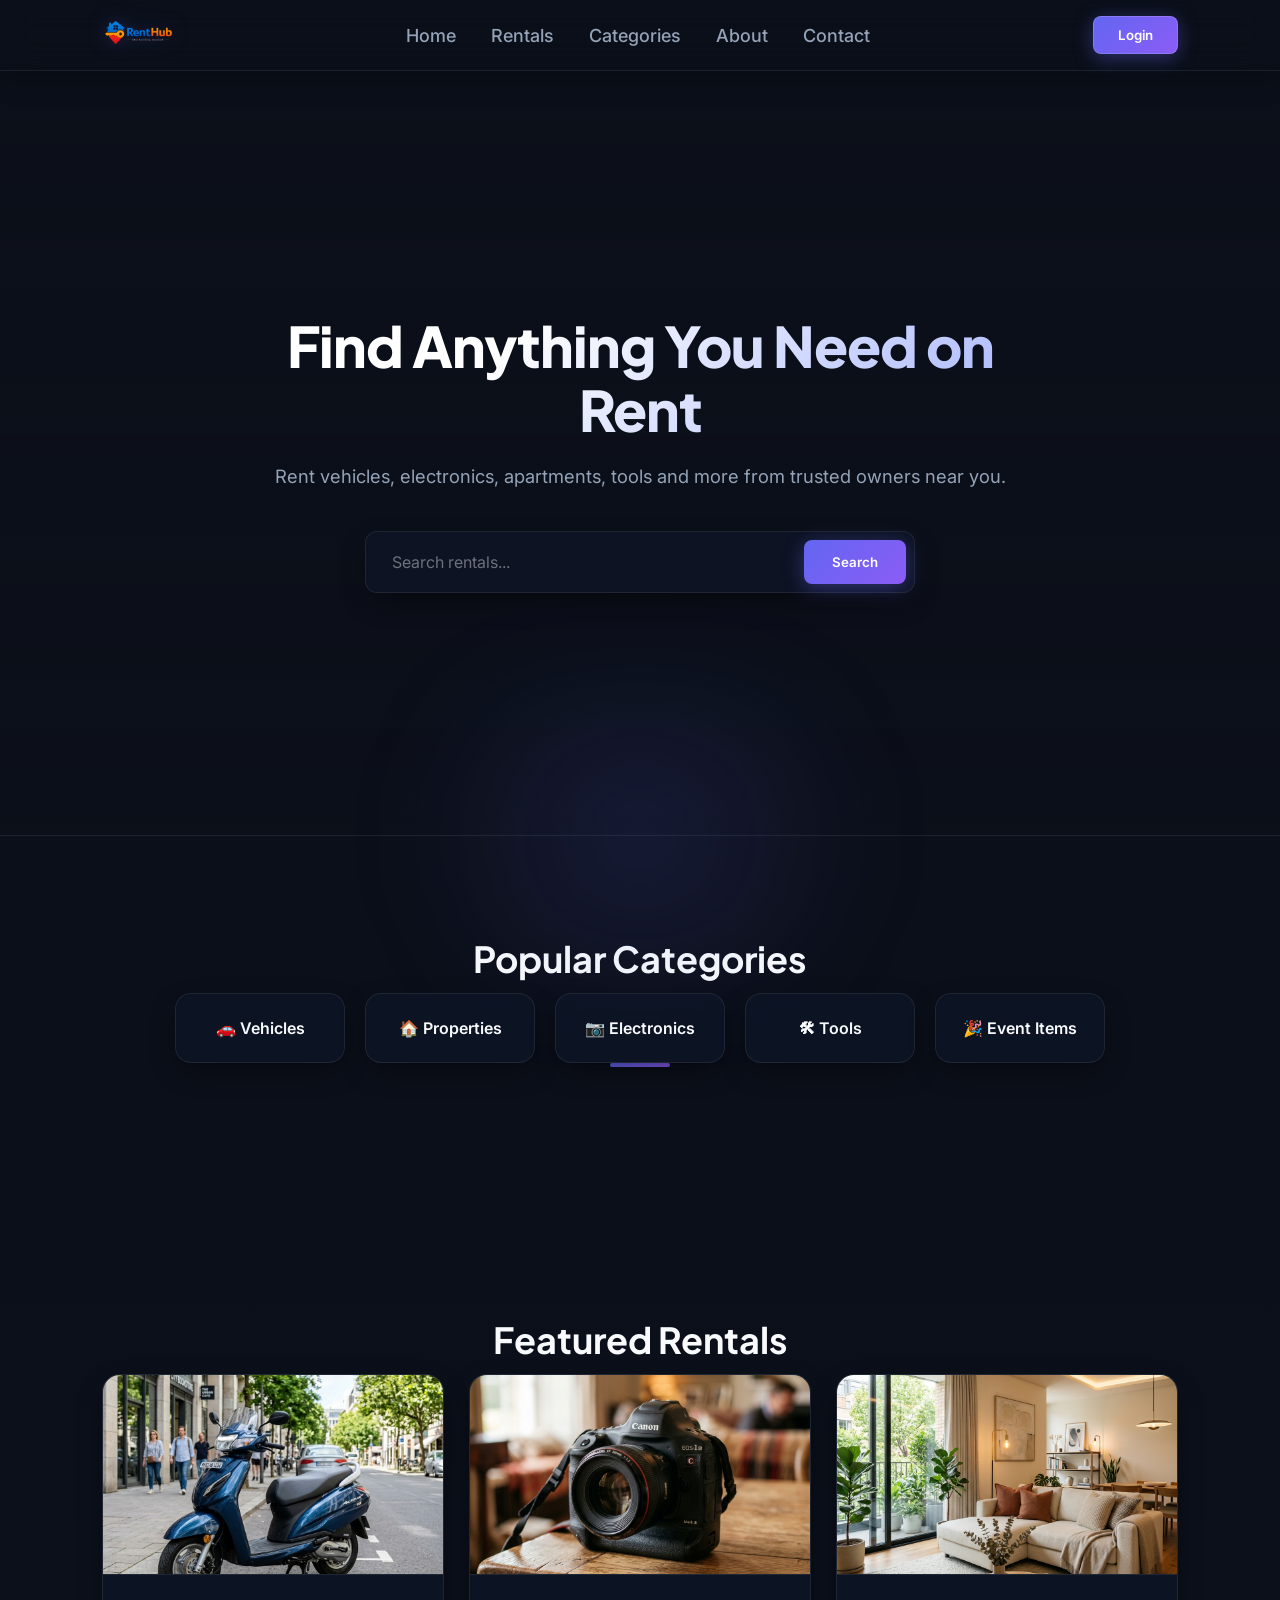
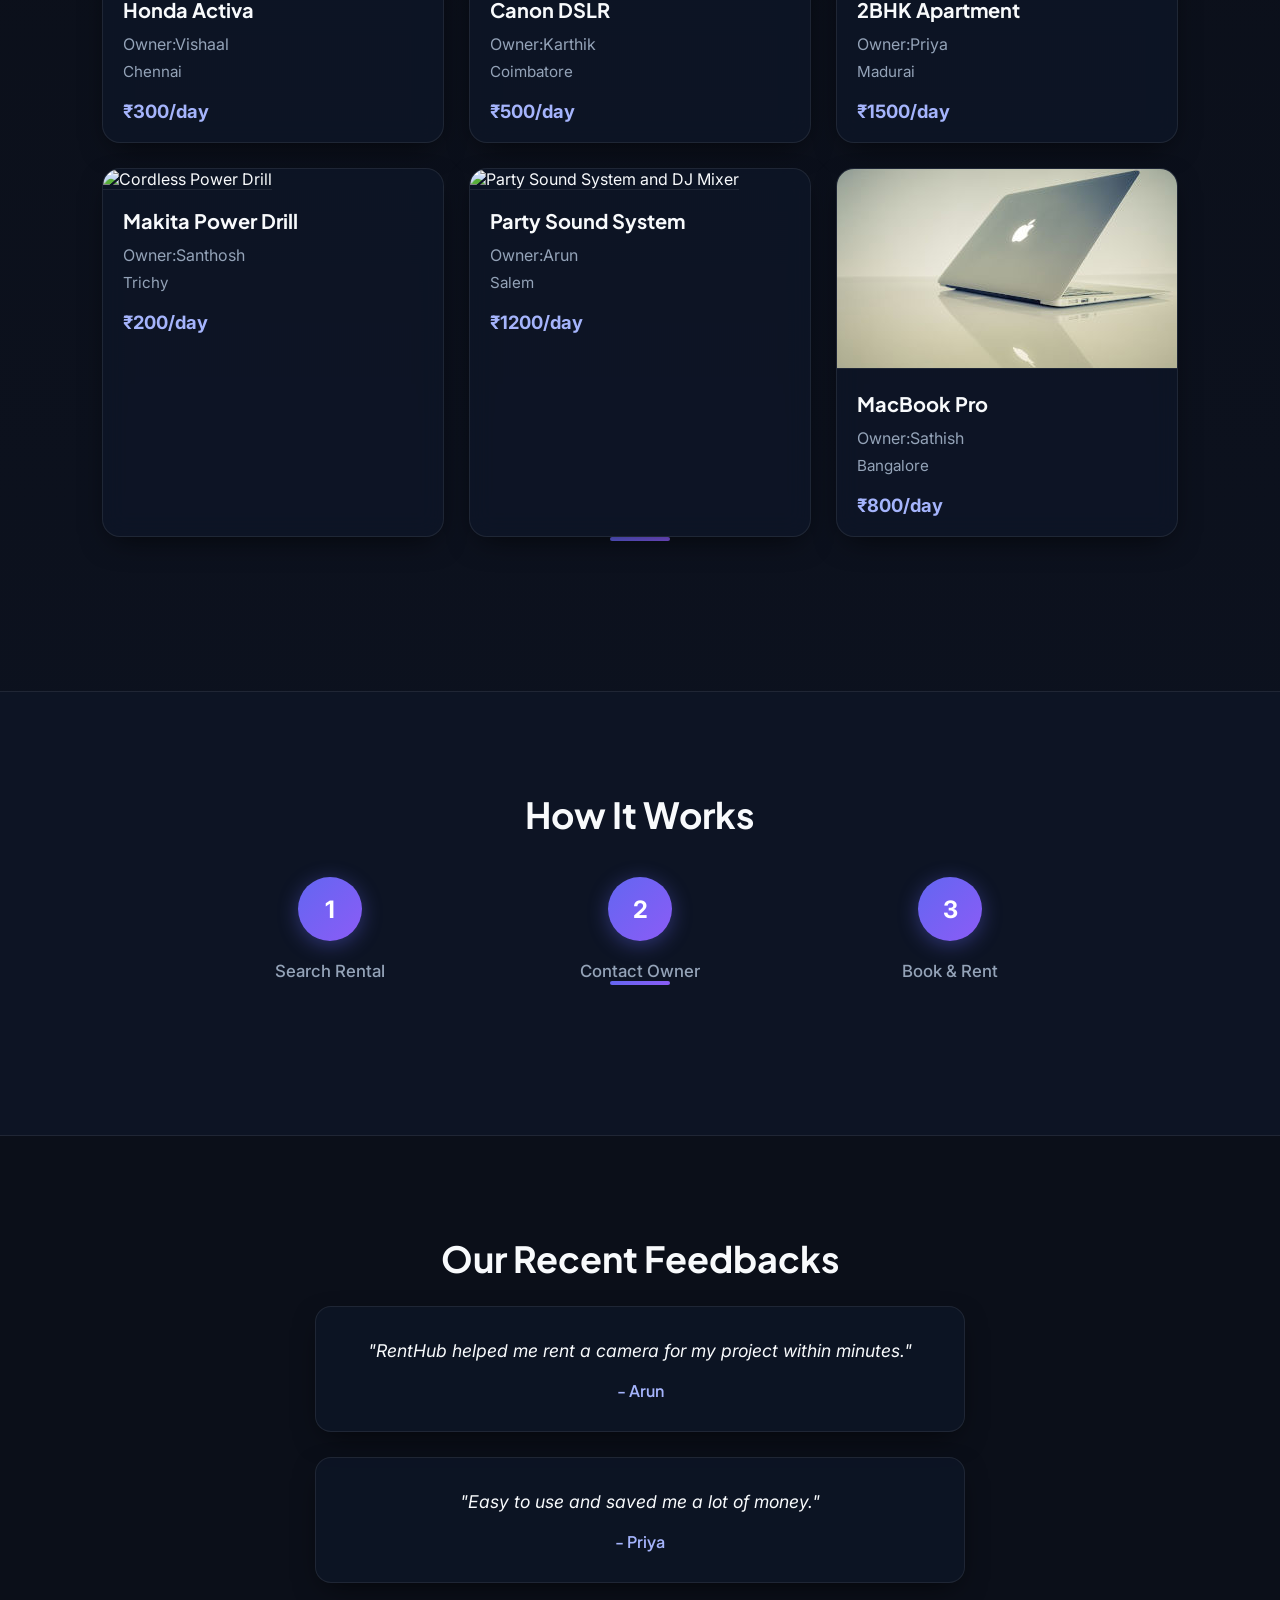
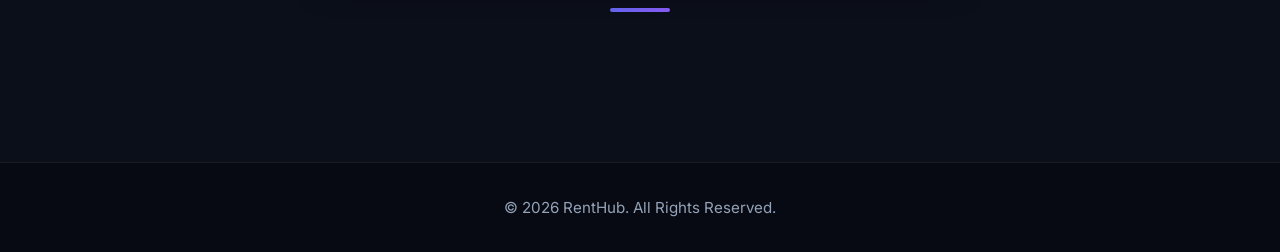
==== commit 9f15ef25: "Added responsiveness of tablet" ====
--- a/index.html
+++ b/index.html
@@ -18,15 +18,22 @@
                 <img src="images/ChatGPT Image Jun 15, 2026, 09_57_55 AM.png" alt="">
             </div>
 
-            <ul class="nav-links" style="font-size: large;">
+            <ul class="nav-links" id="navLinks" style="font-size: large;">
                 <li><a href="#">Home</a></li>
                 <li><a href="#">Rentals</a></li>
                 <li><a href="#">Categories</a></li>
                 <li><a href="#">About</a></li>
                 <li><a href="#">Contact</a></li>
+                <li class="mobile-only-item"><button class="btn-login" onclick="window.location.href='login.html'">Login</button></li>
             </ul>
 
-            <button class="btn-login" onclick="window.location.href='login.html'">Login</button>
+            <button class="btn-login desktop-only-btn" onclick="window.location.href='login.html'">Login</button>
+
+            <button class="hamburger" id="hamburgerBtn" aria-label="Toggle Navigation Menu">
+                <span></span>
+                <span></span>
+                <span></span>
+            </button>
         </nav>
     </header>
 
@@ -166,6 +173,16 @@
         <p>© 2026 RentHub. All Rights Reserved.</p>
     </footer>
 
+    <script>
+        const hamburgerBtn = document.getElementById('hamburgerBtn');
+        const navLinks = document.getElementById('navLinks');
+
+        hamburgerBtn.addEventListener('click', () => {
+            navLinks.classList.toggle('active');
+            hamburgerBtn.classList.toggle('active');
+        });
+    </script>
+
 </body>
 
 </html>
--- a/style.css
+++ b/style.css
@@ -315,16 +315,18 @@
 }
 
 .rental-container {
-    display: flex;
-    gap: 30px;
-    justify-content: center;
-    flex-wrap: wrap;
+    display: grid;
+    grid-template-columns: repeat(auto-fit, minmax(285px, 1fr));
+    gap: 25px;
+    max-width: 1200px;
+    margin: 0 auto;
+    width: 100%;
 }
 
 .rental-card {
     background: var(--bg-card);
     border: 1px solid var(--border-color);
-    width: 320px;
+    width: 100%;
     border-radius: 18px;
     overflow: hidden;
     box-shadow: var(--card-shadow);
@@ -489,36 +491,121 @@
     font-size: 0.95rem;
 }
 
-/* Responsive */
-@media(max-width:768px) {
+.mobile-only-item {
+    display: none;
+}
+
+/* Hamburger Menu Button */
+.hamburger {
+    display: none;
+    flex-direction: column;
+    justify-content: space-between;
+    width: 24px;
+    height: 18px;
+    background: transparent;
+    border: none;
+    cursor: pointer;
+    padding: 0;
+    z-index: 1001;
+}
+
+.hamburger span {
+    width: 100%;
+    height: 2px;
+    background-color: var(--text-primary);
+    border-radius: 2px;
+    transition: var(--transition);
+}
+
+.hamburger.active span:nth-child(1) {
+    transform: translateY(8px) rotate(45deg);
+}
+
+.hamburger.active span:nth-child(2) {
+    opacity: 0;
+}
+
+.hamburger.active span:nth-child(3) {
+    transform: translateY(-8px) rotate(-45deg);
+}
+
+/* Responsive Queries */
+@media (max-width: 1024px) {
     .navbar {
+        padding: 15px 5%;
+    }
+
+    .hamburger {
+        display: flex;
+    }
+
+    .desktop-only-btn {
+        display: none;
+    }
+
+    .mobile-only-item {
+        display: block;
+        margin-top: 10px;
+    }
+
+    .nav-links {
+        position: fixed;
+        top: 0;
+        right: -100%;
+        width: 300px;
+        height: 100vh;
+        background: rgba(11, 15, 25, 0.98);
+        backdrop-filter: blur(20px);
+        -webkit-backdrop-filter: blur(20px);
+        border-left: 1px solid var(--border-color);
         flex-direction: column;
+        justify-content: center;
+        align-items: center;
+        gap: 30px;
+        transition: var(--transition);
+        z-index: 1000;
+        box-shadow: -10px 0 30px rgba(0, 0, 0, 0.5);
+        padding: 40px;
+    }
+
+    .nav-links.active {
+        right: 0;
+    }
+
+    .hero-content h1 {
+        font-size: 46px;
+    }
+
+    .category-container {
         gap: 15px;
-        padding: 15px;
-    }
-
-    .logo {
-        margin: -10px 0;
-    }
-
-    .nav-links {
-        flex-wrap: wrap;
-        justify-content: center;
-        gap: 20px;
+    }
+}
+
+@media (max-width: 768px) {
+    .hero {
+        height: auto;
+        padding: 120px 20px 80px 20px;
     }
 
     .hero-content h1 {
-        font-size: 38px;
+        font-size: 36px;
+    }
+
+    .hero-content p {
+        font-size: 1rem;
+        margin-bottom: 30px;
     }
 
     .search-box {
         flex-direction: column;
-        padding: 6px;
+        gap: 10px;
+        padding: 10px;
     }
 
     .search-box input {
         width: 100%;
-        padding: 10px;
+        padding: 8px;
+        text-align: center;
     }
 
     .search-box button {
@@ -530,4 +617,31 @@
         align-items: center;
         gap: 40px;
     }
+
+    .step {
+        max-width: 100%;
+    }
+
+    .categories, .featured, .steps, .testimonials {
+        padding: 60px 5%;
+    }
+
+    .categories h2, .featured h2, .steps h2, .testimonials h2 {
+        font-size: 28px;
+    }
+}
+
+@media (max-width: 480px) {
+    .hero-content h1 {
+        font-size: 28px;
+    }
+
+    .category-card {
+        width: 100%;
+        padding: 18px;
+    }
+
+    .testimonial-box {
+        padding: 20px;
+    }
 }
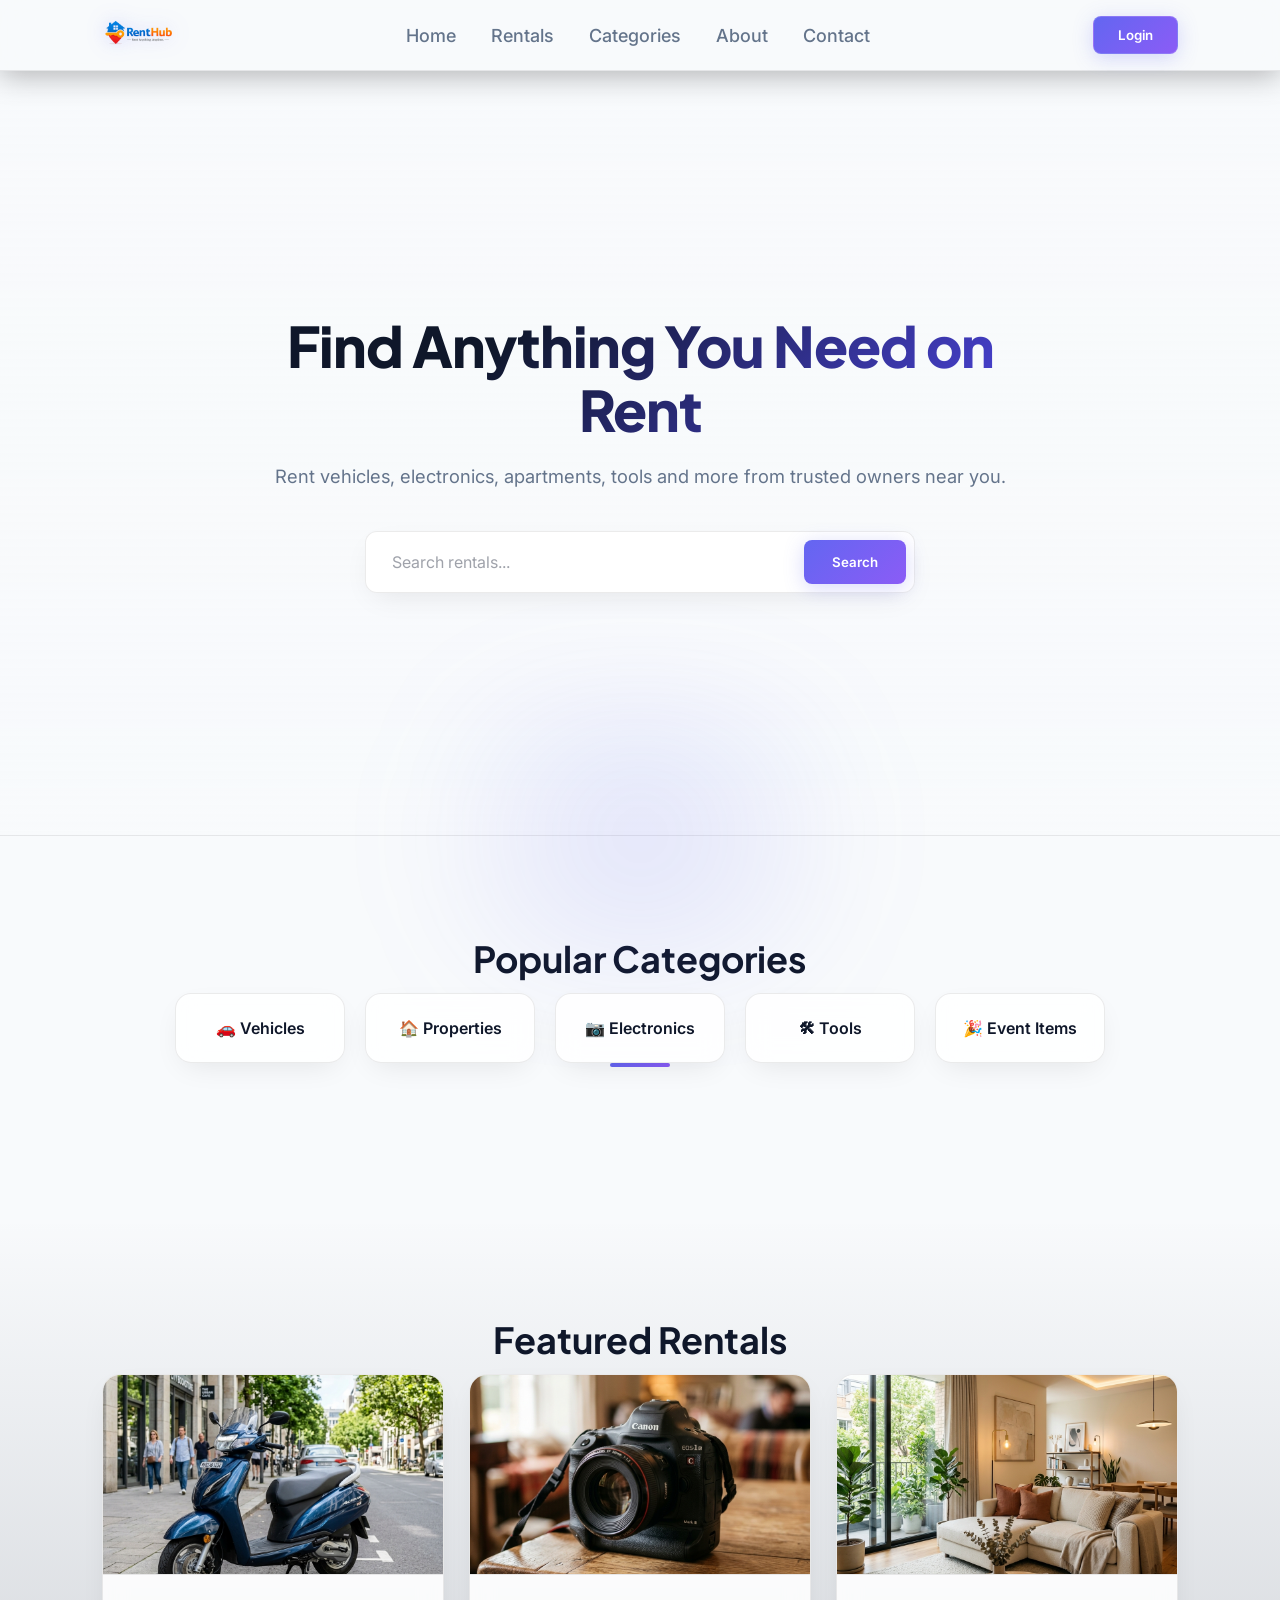
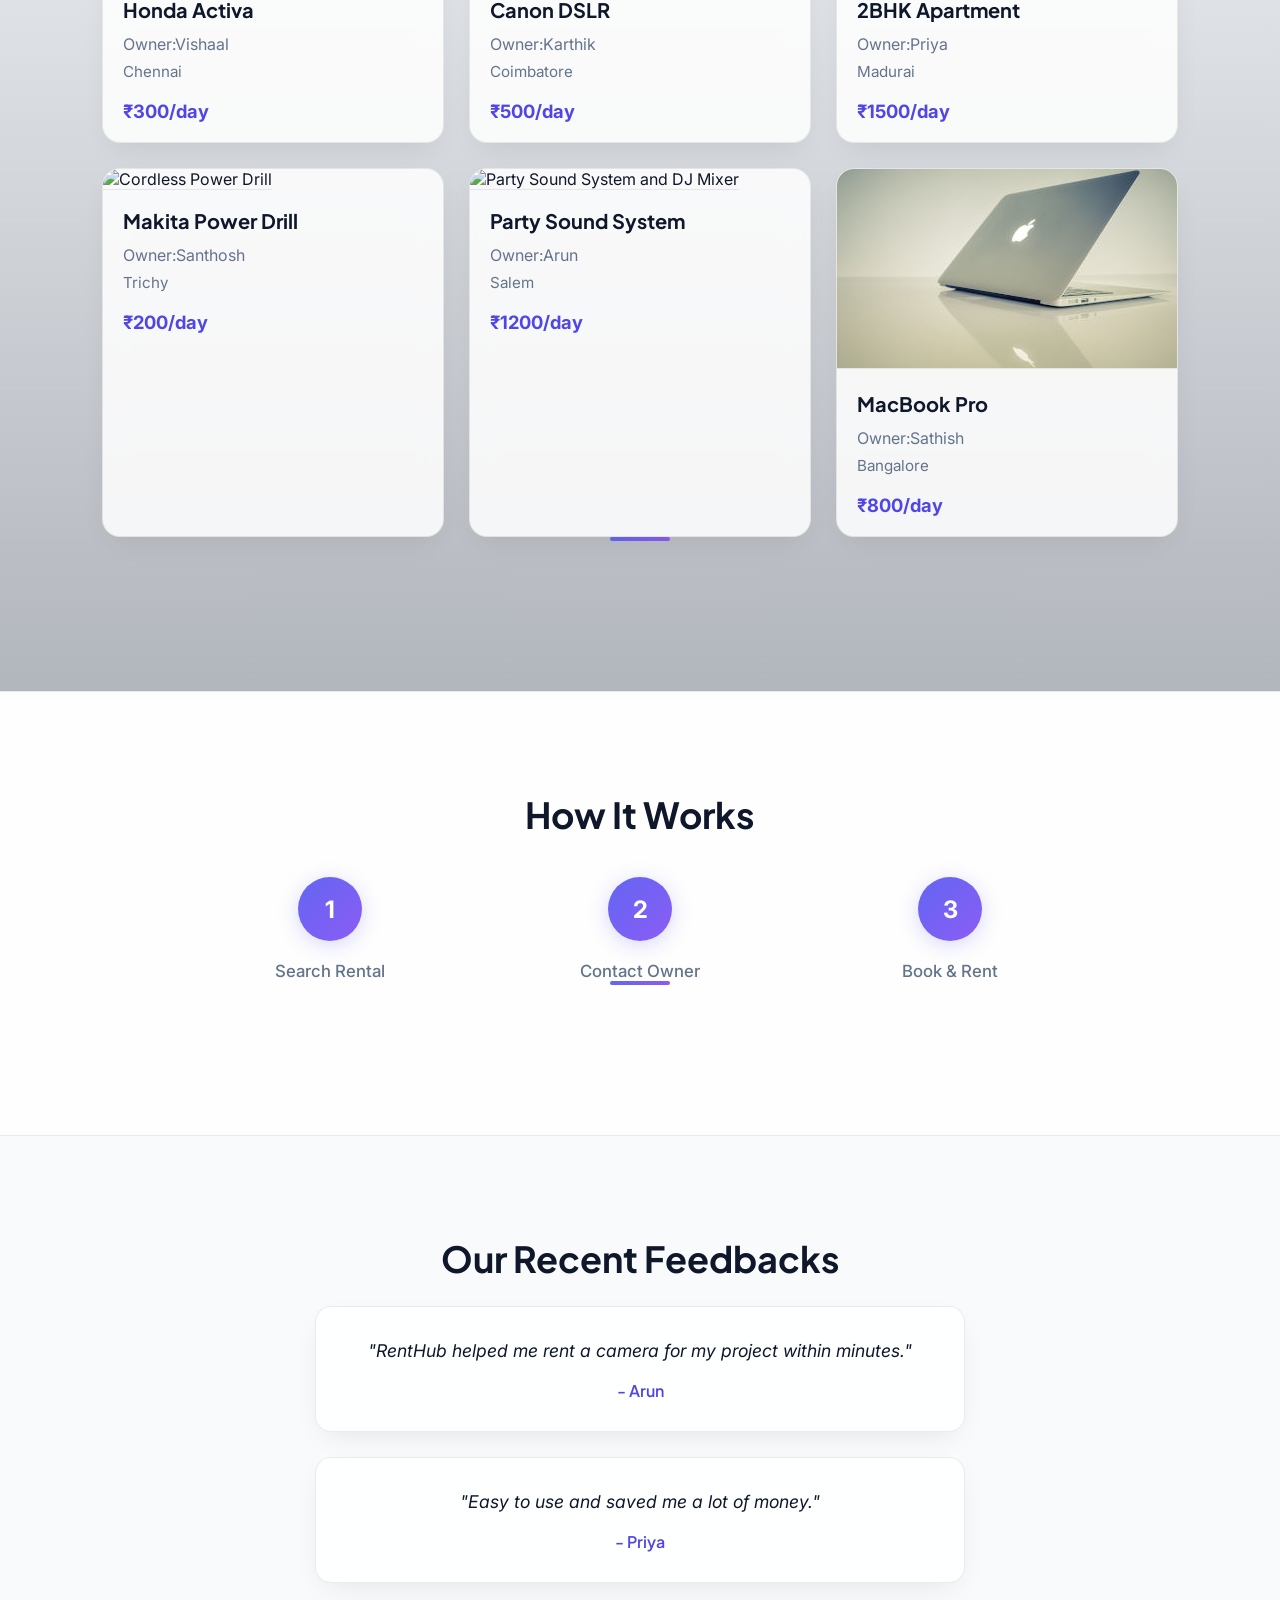
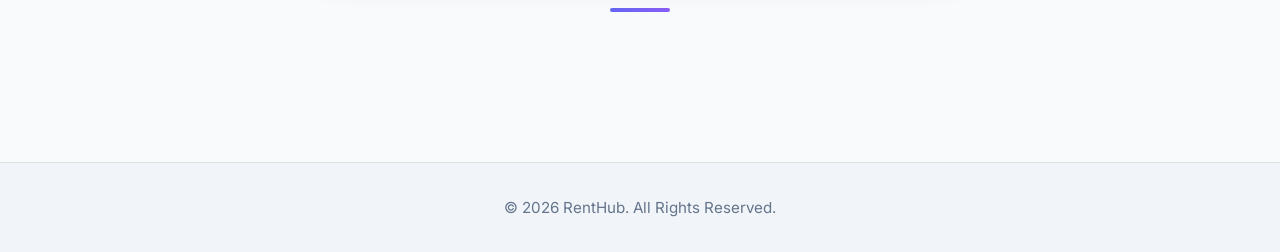
==== commit f41afc45: "before js" ====
--- a/index.html
+++ b/index.html
@@ -47,8 +47,8 @@
             </p>
 
             <div class="search-box">
-                <input type="text" placeholder="Search rentals...">
-                <button>Search</button>
+                <input type="text" id="searchInput" placeholder="Search rentals...">
+                <button id="searchBtn">Search</button>
             </div>
         </div>
     </section>
@@ -58,11 +58,11 @@
         <h2>Popular Categories</h2>
 
         <div class="category-container">
-            <div class="category-card">🚗 Vehicles</div>
-            <div class="category-card">🏠 Properties</div>
-            <div class="category-card">📷 Electronics</div>
-            <div class="category-card">🛠 Tools</div>
-            <div class="category-card">🎉 Event Items</div>
+            <div class="category-card" data-category="vehicles">🚗 Vehicles</div>
+            <div class="category-card" data-category="properties">🏠 Properties</div>
+            <div class="category-card" data-category="electronics">📷 Electronics</div>
+            <div class="category-card" data-category="tools">🛠 Tools</div>
+            <div class="category-card" data-category="event items">🎉 Event Items</div>
         </div>
     </section>
 
@@ -72,7 +72,7 @@
 
         <div class="rental-container">
 
-            <div class="rental-card">
+            <div class="rental-card" data-category="vehicles">
                 <img src="images/honda_activa.png" alt="Honda Activa Scooter on street">
                 <h3>Honda Activa</h3>
                 <p align="left" style="font-size: medium;">Owner:Vishaal</p>
@@ -80,7 +80,7 @@
                 <span>₹300/day</span>
             </div>
 
-            <div class="rental-card">
+            <div class="rental-card" data-category="electronics">
                 <img src="images/canon_dslr.png" alt="Canon DSLR Camera on table">
                 <h3>Canon DSLR</h3>
                 <p align="left" style="font-size: medium;">Owner:Karthik</p>
@@ -88,7 +88,7 @@
                 <span>₹500/day</span>
             </div>
 
-            <div class="rental-card">
+            <div class="rental-card" data-category="properties">
                 <img src="images/apartment.png" alt="Modern 2BHK Apartment interior">
                 <h3>2BHK Apartment</h3>
                 <p align="left" style="font-size: medium;">Owner:Priya</p>
@@ -96,7 +96,7 @@
                 <span>₹1500/day</span>
             </div>
 
-            <div class="rental-card">
+            <div class="rental-card" data-category="tools">
                 <img src="https://images.unsplash.com/photo-1504148455328-c376907d081c?w=600&auto=format&fit=crop&q=60"
                     alt="Cordless Power Drill">
                 <h3>Makita Power Drill</h3>
@@ -105,7 +105,7 @@
                 <span>₹200/day</span>
             </div>
 
-            <div class="rental-card">
+            <div class="rental-card" data-category="event items">
                 <img src="https://images.unsplash.com/photo-1598488035139-bdbb2231ce04?w=600&auto=format&fit=crop&q=60"
                     alt="Party Sound System and DJ Mixer">
                 <h3>Party Sound System</h3>
@@ -114,7 +114,7 @@
                 <span>₹1200/day</span>
             </div>
 
-            <div class="rental-card">
+            <div class="rental-card" data-category="electronics">
                 <img src="images/macbook_rental_1.jpg"
                     alt="MacBook Pro laptop on workspace">
                 <h3>MacBook Pro</h3>
--- a/style.css
+++ b/style.css
@@ -1,6 +1,31 @@
 @import url('https://fonts.googleapis.com/css2?family=Inter:wght@300;400;500;600;700&family=Plus+Jakarta+Sans:wght@400;500;600;700;800&display=swap');
 
 :root {
+    --bg-main: #f8fafc;
+    --bg-card: rgba(255, 255, 255, 0.85);
+    --bg-card-hover: rgba(241, 245, 249, 0.95);
+    --border-color: rgba(0, 0, 0, 0.08);
+    --border-hover: rgba(99, 102, 241, 0.4);
+    --text-primary: #0f172a;
+    --text-secondary: #64748b;
+    --primary-gradient: linear-gradient(135deg, #6366f1 0%, #8b5cf6 100%);
+    --primary-glow: 0 4px 20px rgba(99, 102, 241, 0.25);
+    --accent-glow: 0 10px 25px rgba(99, 102, 241, 0.08);
+    --card-shadow: 0 10px 30px -10px rgba(0, 0, 0, 0.1);
+    --font-heading: 'Plus Jakarta Sans', sans-serif;
+    --font-body: 'Inter', sans-serif;
+    --transition: all 0.3s cubic-bezier(0.4, 0, 0.2, 1);
+    --accent-color: #4f46e5;
+    --bg-nav: rgba(248, 250, 252, 0.8);
+    --hero-overlay: linear-gradient(180deg, rgba(248, 250, 252, 0.6) 0%, rgba(248, 250, 252, 0.95) 100%);
+    --hero-title-gradient: linear-gradient(135deg, #0f172a 30%, #4f46e5 100%);
+    --search-bg: rgba(255, 255, 255, 0.9);
+    --search-input-color: #0f172a;
+    --search-placeholder: rgba(15, 23, 42, 0.4);
+    --footer-bg: #f1f5f9;
+}
+
+.dark-theme {
     --bg-main: #0b0f19;
     --bg-card: rgba(15, 23, 42, 0.65);
     --bg-card-hover: rgba(23, 37, 84, 0.7);
@@ -8,13 +33,17 @@
     --border-hover: rgba(99, 102, 241, 0.4);
     --text-primary: #f8fafc;
     --text-secondary: #94a3b8;
-    --primary-gradient: linear-gradient(135deg, #6366f1 0%, #8b5cf6 100%);
     --primary-glow: 0 4px 20px rgba(99, 102, 241, 0.4);
     --accent-glow: 0 0 25px rgba(99, 102, 241, 0.15);
     --card-shadow: 0 10px 30px -10px rgba(0, 0, 0, 0.7);
-    --font-heading: 'Plus Jakarta Sans', sans-serif;
-    --font-body: 'Inter', sans-serif;
-    --transition: all 0.3s cubic-bezier(0.4, 0, 0.2, 1);
+    --accent-color: #a5b4fc;
+    --bg-nav: rgba(11, 15, 25, 0.8);
+    --hero-overlay: linear-gradient(180deg, rgba(11, 15, 25, 0.6) 0%, rgba(11, 15, 25, 0.95) 100%);
+    --hero-title-gradient: linear-gradient(135deg, #ffffff 30%, #a5b4fc 100%);
+    --search-bg: rgba(15, 23, 42, 0.6);
+    --search-input-color: white;
+    --search-placeholder: rgba(255, 255, 255, 0.4);
+    --footer-bg: #070a13;
 }
 
 * {
@@ -58,7 +87,7 @@
     justify-content: space-between;
     align-items: center;
     padding: 10px 8%;
-    background: rgba(11, 15, 25, 0.8);
+    background: var(--bg-nav);
     backdrop-filter: blur(16px);
     -webkit-backdrop-filter: blur(16px);
     border-bottom: 1px solid var(--border-color);
@@ -144,7 +173,7 @@
     align-items: center;
     text-align: center;
     position: relative;
-    background: linear-gradient(180deg, rgba(11, 15, 25, 0.6) 0%, rgba(11, 15, 25, 0.95) 100%),
+    background: var(--hero-overlay),
         url("https://images.unsplash.com/photo-1560518883-ce09059eeffa?auto=format&fit=crop&q=80&w=1200");
     background-size: cover;
     background-position: center;
@@ -176,7 +205,7 @@
     font-weight: 800;
     line-height: 1.15;
     margin-bottom: 20px;
-    background: linear-gradient(135deg, #ffffff 30%, #a5b4fc 100%);
+    background: var(--hero-title-gradient);
     -webkit-background-clip: text;
     -webkit-text-fill-color: transparent;
     letter-spacing: -1px;
@@ -192,7 +221,7 @@
 .search-box {
     display: flex;
     justify-content: center;
-    background: rgba(15, 23, 42, 0.6);
+    background: var(--search-bg);
     border: 1px solid var(--border-color);
     padding: 8px;
     border-radius: 12px;
@@ -213,13 +242,13 @@
     background: transparent;
     border: none;
     padding: 12px 18px;
-    color: white;
+    color: var(--search-input-color);
     font-size: 16px;
     outline: none;
 }
 
 .search-box input::placeholder {
-    color: rgba(255, 255, 255, 0.4);
+    color: var(--search-placeholder);
 }
 
 .search-box button {
@@ -364,7 +393,7 @@
     padding: 15px 20px 20px 20px;
     display: block;
     font-weight: 700;
-    color: #a5b4fc;
+    color: var(--accent-color);
     font-size: 1.15rem;
 }
 
@@ -476,14 +505,14 @@
 }
 
 .testimonial-box h4 {
-    color: #a5b4fc;
+    color: var(--accent-color);
     font-family: var(--font-heading);
     font-weight: 600;
 }
 
 /* Footer */
 footer {
-    background: #070a13;
+    background: var(--footer-bg);
     border-top: 1px solid var(--border-color);
     color: var(--text-secondary);
     text-align: center;
@@ -554,7 +583,7 @@
         right: -100%;
         width: 300px;
         height: 100vh;
-        background: rgba(11, 15, 25, 0.98);
+        background: var(--bg-main);
         backdrop-filter: blur(20px);
         -webkit-backdrop-filter: blur(20px);
         border-left: 1px solid var(--border-color);
@@ -644,4 +673,96 @@
     .testimonial-box {
         padding: 20px;
     }
+}
+
+/* Theme Toggle Button */
+.theme-toggle-btn {
+    background: transparent;
+    border: 1px solid var(--border-color);
+    color: var(--text-primary);
+    cursor: pointer;
+    font-size: 1.2rem;
+    padding: 8px 12px;
+    border-radius: 8px;
+    transition: var(--transition);
+    display: flex;
+    align-items: center;
+    justify-content: center;
+}
+.theme-toggle-btn:hover {
+    background: var(--bg-card-hover);
+    border-color: var(--border-hover);
+}
+
+.theme-toggle-btn svg {
+    width: 20px;
+    height: 20px;
+    fill: currentColor;
+}
+
+.theme-toggle-btn svg.hidden {
+    display: none;
+}
+
+/* Category Active State */
+.category-card.active {
+    background: var(--primary-gradient);
+    border-color: transparent;
+    color: white;
+    box-shadow: var(--primary-glow);
+}
+
+/* Modal Styles */
+.modal {
+    display: none;
+    position: fixed;
+    z-index: 2000;
+    left: 0;
+    top: 0;
+    width: 100%;
+    height: 100%;
+    overflow: auto;
+    background-color: rgba(0, 0, 0, 0.4);
+    backdrop-filter: blur(8px);
+    transition: var(--transition);
+}
+
+.modal-content {
+    background-color: var(--bg-main);
+    border: 1px solid var(--border-color);
+    margin: 15% auto;
+    padding: 30px;
+    border-radius: 20px;
+    width: 90%;
+    max-width: 500px;
+    box-shadow: 0 10px 30px rgba(0, 0, 0, 0.3);
+    color: var(--text-primary);
+    position: relative;
+    animation: modalFadeIn 0.3s ease-out;
+}
+
+@keyframes modalFadeIn {
+    from {
+        opacity: 0;
+        transform: translateY(-20px);
+    }
+    to {
+        opacity: 1;
+        transform: translateY(0);
+    }
+}
+
+.close-btn {
+    color: var(--text-secondary);
+    position: absolute;
+    top: 15px;
+    right: 20px;
+    font-size: 28px;
+    font-weight: bold;
+    cursor: pointer;
+    transition: var(--transition);
+}
+
+.close-btn:hover {
+    color: var(--text-primary);
 }
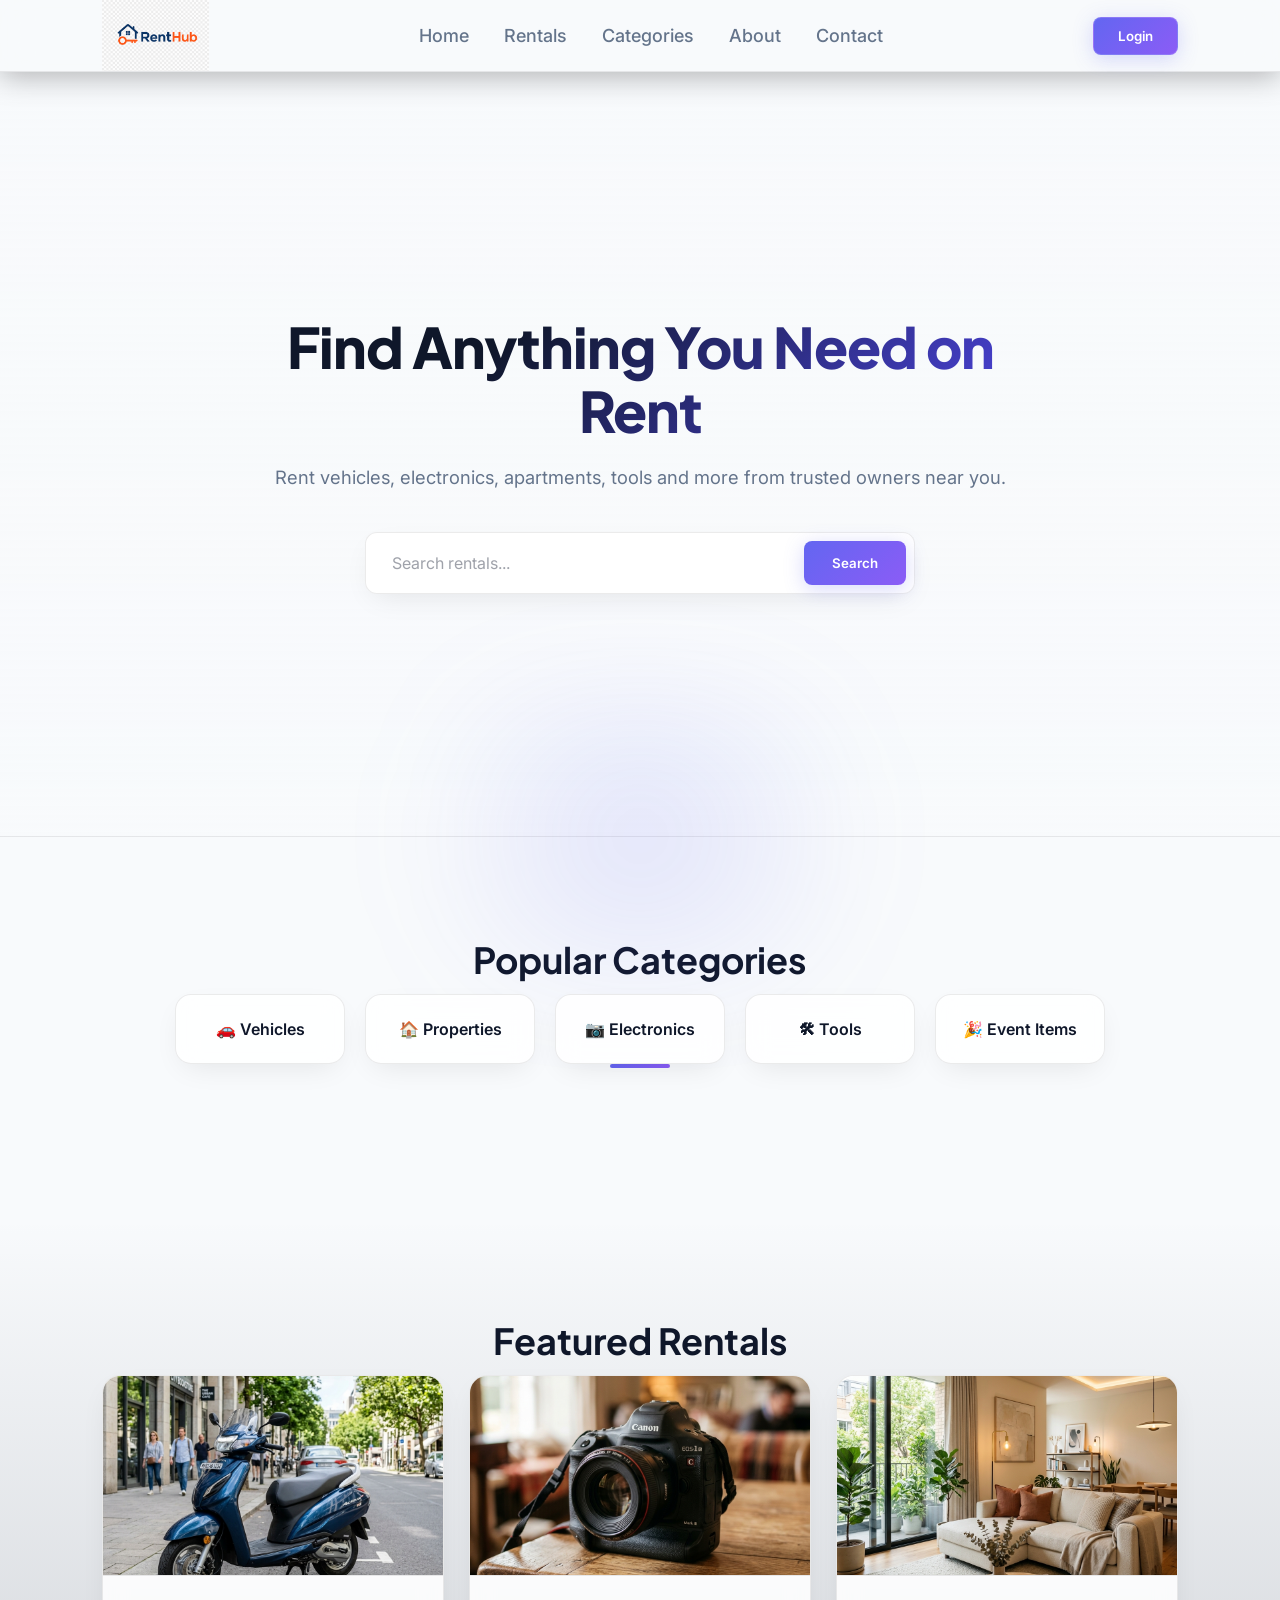
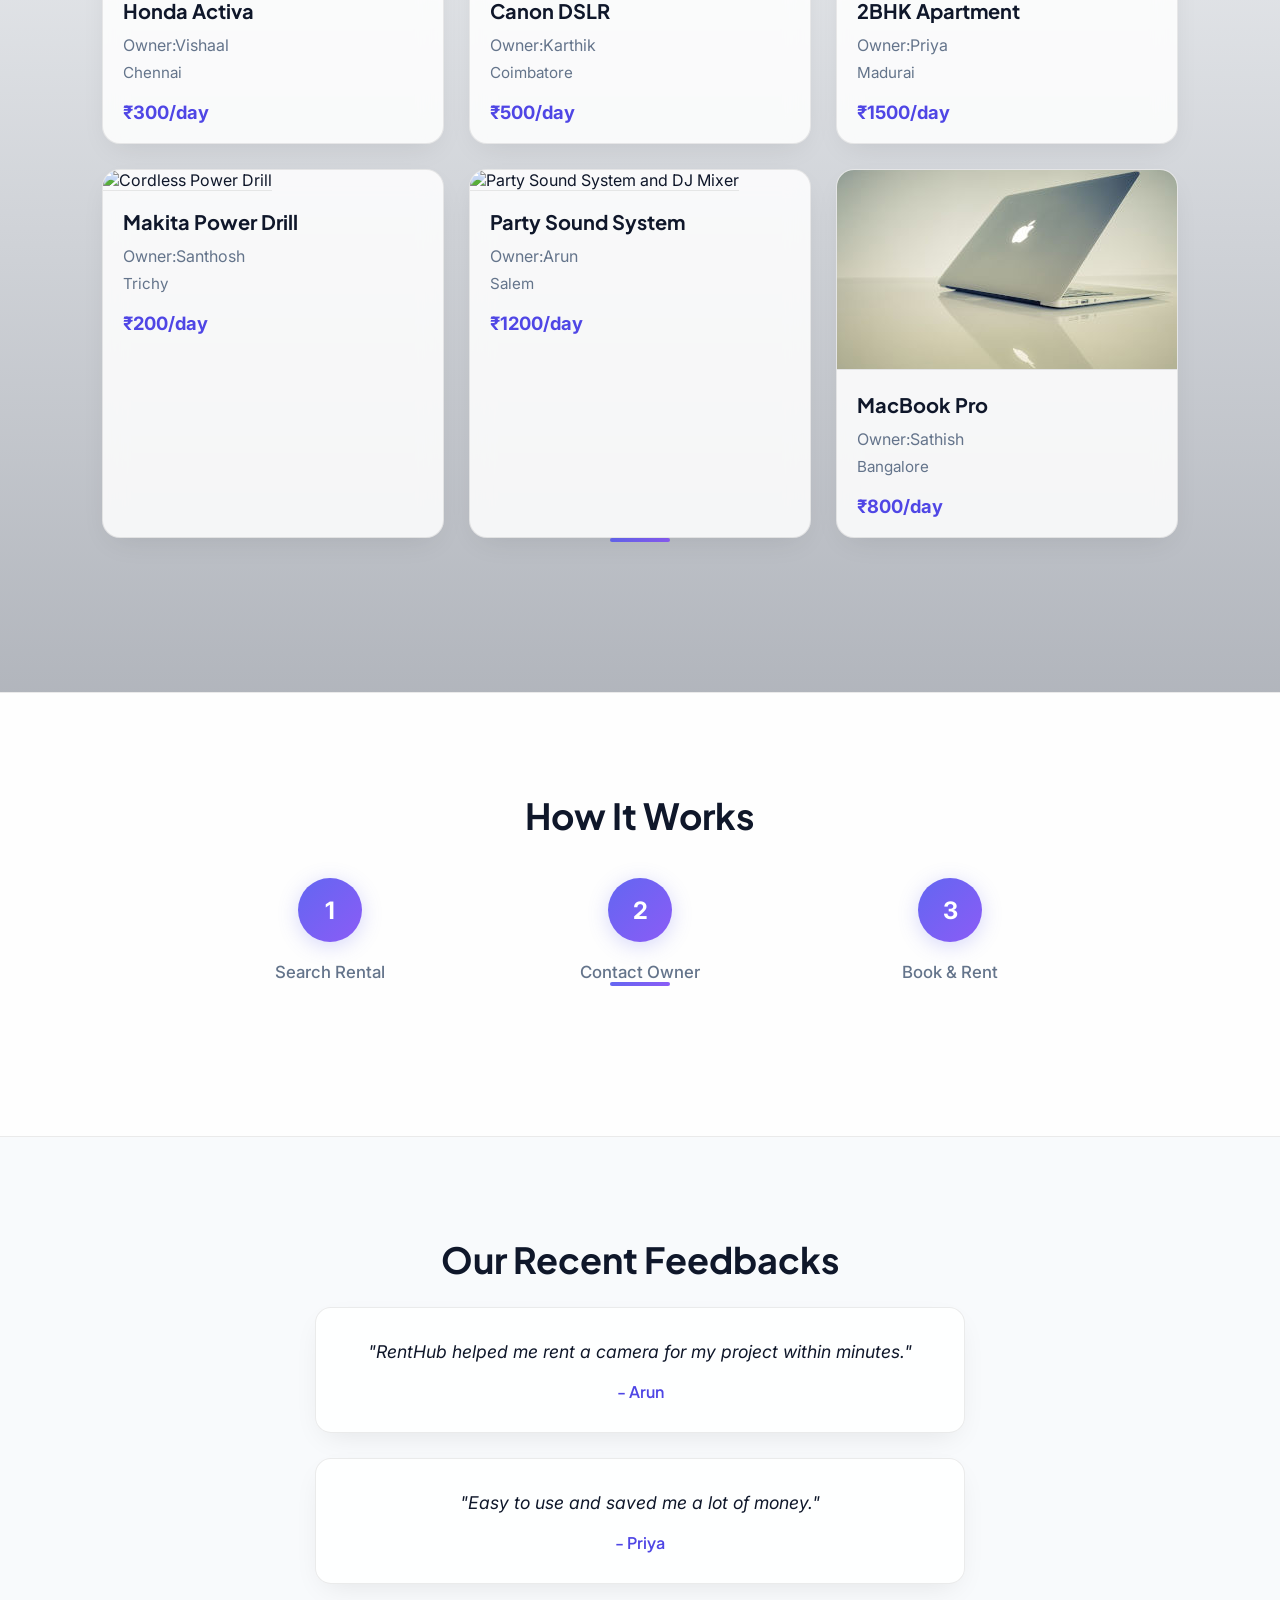
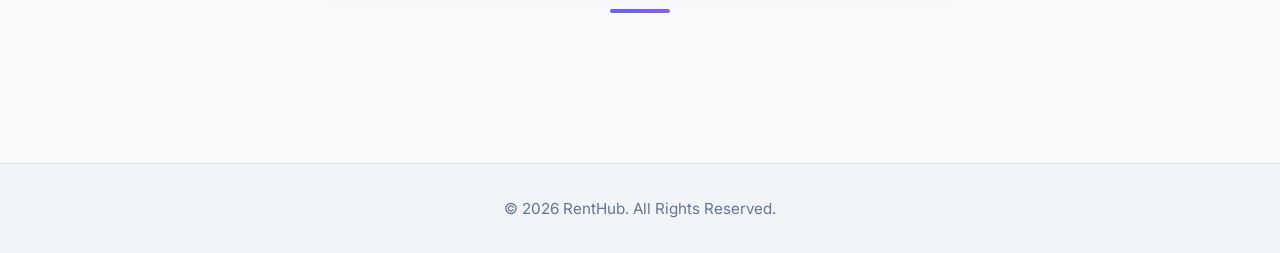
==== commit e6ee3462: "forms js added" ====
--- a/index.html
+++ b/index.html
@@ -5,7 +5,7 @@
     <meta charset="UTF-8">
     <meta name="viewport" content="width=device-width, initial-scale=1.0">
     <title>RentHub - Rental Marketplace</title>
-    <link rel="icon" type="image/png" href="images/ChatGPT Image Jun 15, 2026, 09_57_55 AM.png">
+    <link rel="icon" type="image/png" href="images/renthub-logo.png">
     <link rel="stylesheet" href="style.css">
 </head>
 
@@ -15,7 +15,7 @@
     <header>
         <nav class="navbar">
             <div class="logo">
-                <img src="images/ChatGPT Image Jun 15, 2026, 09_57_55 AM.png" alt="">
+                <img src="images/renthub-logo.png" alt="RentHub Logo" onclick="window.location.href='index.html'">
             </div>
 
             <ul class="nav-links" id="navLinks" style="font-size: large;">
@@ -29,11 +29,6 @@
 
             <button class="btn-login desktop-only-btn" onclick="window.location.href='login.html'">Login</button>
 
-            <button class="hamburger" id="hamburgerBtn" aria-label="Toggle Navigation Menu">
-                <span></span>
-                <span></span>
-                <span></span>
-            </button>
         </nav>
     </header>
 
@@ -173,16 +168,6 @@
         <p>© 2026 RentHub. All Rights Reserved.</p>
     </footer>
 
-    <script>
-        const hamburgerBtn = document.getElementById('hamburgerBtn');
-        const navLinks = document.getElementById('navLinks');
-
-        hamburgerBtn.addEventListener('click', () => {
-            navLinks.classList.toggle('active');
-            hamburgerBtn.classList.toggle('active');
-        });
-    </script>
-
 </body>
 
 </html>
--- a/style.css
+++ b/style.css
@@ -25,27 +25,6 @@
     --footer-bg: #f1f5f9;
 }
 
-.dark-theme {
-    --bg-main: #0b0f19;
-    --bg-card: rgba(15, 23, 42, 0.65);
-    --bg-card-hover: rgba(23, 37, 84, 0.7);
-    --border-color: rgba(255, 255, 255, 0.08);
-    --border-hover: rgba(99, 102, 241, 0.4);
-    --text-primary: #f8fafc;
-    --text-secondary: #94a3b8;
-    --primary-glow: 0 4px 20px rgba(99, 102, 241, 0.4);
-    --accent-glow: 0 0 25px rgba(99, 102, 241, 0.15);
-    --card-shadow: 0 10px 30px -10px rgba(0, 0, 0, 0.7);
-    --accent-color: #a5b4fc;
-    --bg-nav: rgba(11, 15, 25, 0.8);
-    --hero-overlay: linear-gradient(180deg, rgba(11, 15, 25, 0.6) 0%, rgba(11, 15, 25, 0.95) 100%);
-    --hero-title-gradient: linear-gradient(135deg, #ffffff 30%, #a5b4fc 100%);
-    --search-bg: rgba(15, 23, 42, 0.6);
-    --search-input-color: white;
-    --search-placeholder: rgba(255, 255, 255, 0.4);
-    --footer-bg: #070a13;
-}
-
 * {
     margin: 0;
     padding: 0;
@@ -86,32 +65,29 @@
     display: flex;
     justify-content: space-between;
     align-items: center;
-    padding: 10px 8%;
+    height: 72px;
+    padding: 0 8%;
     background: var(--bg-nav);
     backdrop-filter: blur(16px);
     -webkit-backdrop-filter: blur(16px);
     border-bottom: 1px solid var(--border-color);
     box-shadow: 0 4px 30px rgba(0, 0, 0, 0.3);
-    transition: var(--transition);
 }
 
 .logo {
     display: flex;
     align-items: center;
-    margin: -15px -20px;
+    align-self: stretch;
+    flex-shrink: 0;
+    line-height: 0;
 }
 
 .logo img {
-    height: 80px;
+    height: 100%;
     width: auto;
     display: block;
     cursor: pointer;
-    filter: drop-shadow(0 0 10px rgba(99, 102, 241, 0.3));
-    transition: var(--transition);
-}
-
-.logo img:hover {
-    transform: scale(1.05);
+    object-fit: contain;
 }
 
 .nav-links {
@@ -124,7 +100,6 @@
     text-decoration: none;
     color: var(--text-secondary);
     font-weight: 500;
-    transition: var(--transition);
     position: relative;
     padding: 5px 0;
 }
@@ -141,7 +116,6 @@
     width: 0;
     height: 2px;
     background: var(--primary-gradient);
-    transition: var(--transition);
 }
 
 .nav-links a:hover::after {
@@ -157,7 +131,6 @@
     border-radius: 8px;
     cursor: pointer;
     box-shadow: var(--primary-glow);
-    transition: var(--transition);
 }
 
 .btn-login:hover {
@@ -543,7 +516,6 @@
     height: 2px;
     background-color: var(--text-primary);
     border-radius: 2px;
-    transition: var(--transition);
 }
 
 .hamburger.active span:nth-child(1) {
@@ -561,7 +533,8 @@
 /* Responsive Queries */
 @media (max-width: 1024px) {
     .navbar {
-        padding: 15px 5%;
+        height: 64px;
+        padding: 0 5%;
     }
 
     .hamburger {
@@ -591,7 +564,6 @@
         justify-content: center;
         align-items: center;
         gap: 30px;
-        transition: var(--transition);
         z-index: 1000;
         box-shadow: -10px 0 30px rgba(0, 0, 0, 0.5);
         padding: 40px;
@@ -611,6 +583,10 @@
 }
 
 @media (max-width: 768px) {
+    .navbar {
+        height: 56px;
+    }
+
     .hero {
         height: auto;
         padding: 120px 20px 80px 20px;
